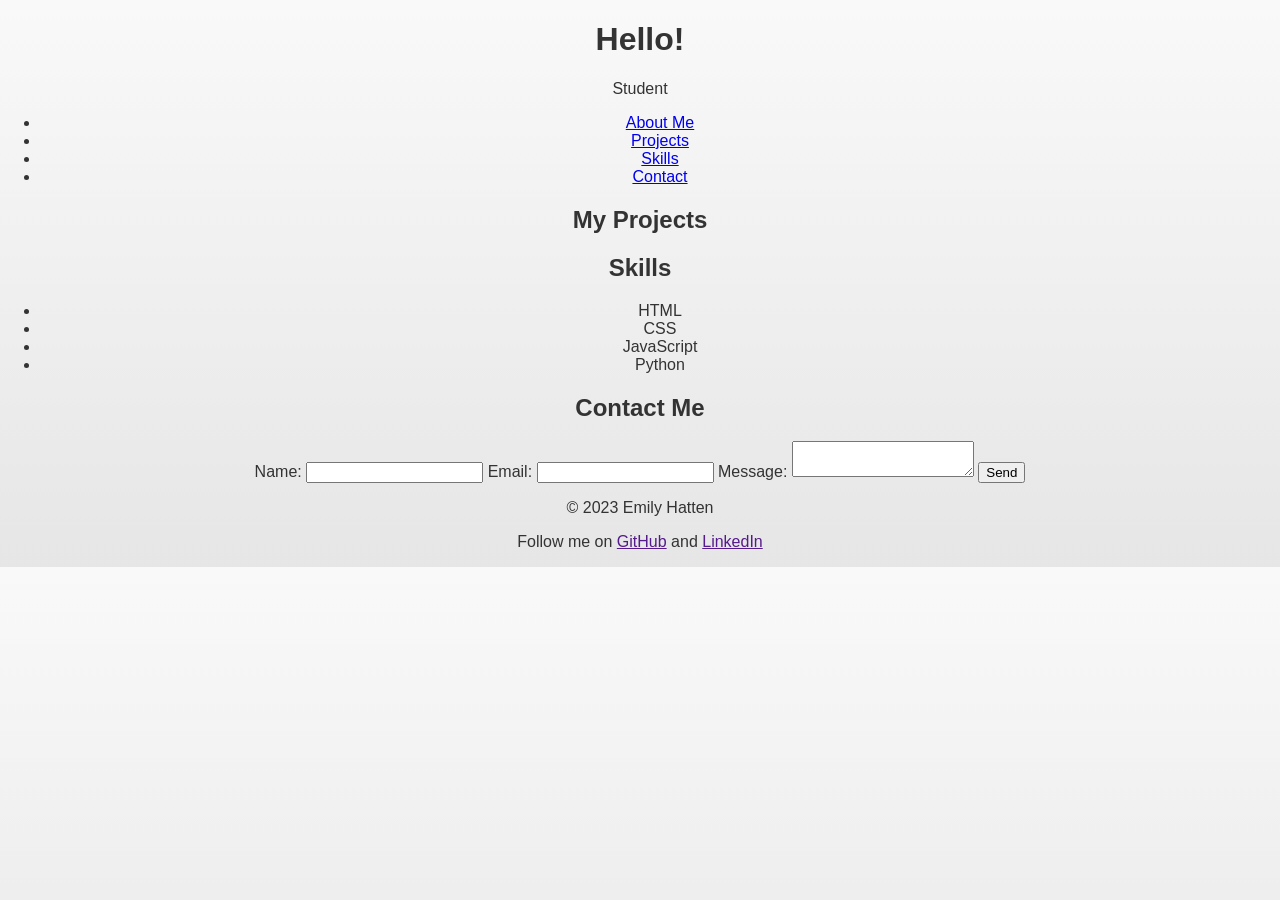
==== index.html @ 0bf64eee "outline!" ====
<!DOCTYPE html>
<html lang="en">
<head>
  <meta charset="UTF-8" />
  <meta name="viewport" content="width=device-width, initial-scale=1.0" />
  <title>Emily Hatten</title>
  <link rel="stylesheet" href="style.css" />
</head>
<body>
  <header>
    <h1> Hello! </h1>
    <p> Student </p>
  </header>

<nav>
    <ul>
    <li><a href="#about">About Me</a></li>
    <li><a href="#projects">Projects</a></li>
    <li><a href="#skills">Skills</a></li>
    <li><a href="#contact">Contact</a></li>
    </ul>

  <section id="projects">
    <h2>My Projects</h2>
    <div id="projectList"></div>
  </section>


    <section id="skills">
        <h2>Skills</h2>
        <ul>
            <li>HTML</li>
            <li>CSS</li>
            <li>JavaScript</li>
            <li>Python</li>
            
        </ul>

    
    <section id="contact">
        <h2>Contact Me</h2>
        <form id="contactForm">
        <label for="name">Name:</label>
        <input type="text" id="name" name="name" required />
        <label for="email">Email:</label>
        <input type="email" id="email" name="email" required />
        <label for="message">Message:</label>
        <textarea id="message" name="message" required></textarea>
        <button type="submit">Send</button>
        </form>
    </section>

    <footer>
        <p>&copy; 2023 Emily Hatten</p>
        <p>Follow me on <a href="" target="_blank">GitHub</a> and <a href="" target="_blank">LinkedIn</a></p>
    </footer>
    

  <script src="script.js"></script>
</body>
</html>
---- style.css ----
/*------ style.css by Emily Hatten ------*/

/* --- Text Styling --- */
body {
    font-family: 'Poppins', sans-serif;
    background: linear-gradient(to bottom, #f9f9f9, #e6e6e6);
    margin: 0;
    padding: 0;
    color: #333;
    text-align: center;
}

/* --- Welcome Text Stylying --- */
.welcome-section {
    text-align: center;
    margin: 50px 0 30px 0;
    padding: 0 20px;
}

.welcome-section h1 {
    font-size: 34px;
    color: #4B2E83;
    margin-bottom: 15px;
    text-align: center;
}

.subtitle {
    font-size: 18px;
    color: #555;
    margin-bottom: 20px;
}

.description {
    font-size: 16px;
    color: #666;
    max-width: 800px;
    margin: 0 auto;
    line-height: 1.6;
}

/* --- Footer Style --- */
.footer {
    text-align: center;
    font-size: 14px;
    color: #999;
    padding: 20px 0;
    margin-top: 50px;
    border-top: 1px solid #ddd;
}

/* --- Card Styles --- */
.card-container {
    width: 90%;
    max-width: 1100px;
    margin: 0 auto 40px auto;
    display: grid;
    grid-template-columns: repeat(auto-fit, minmax(250px, 1fr));
    gap: 25px;
    padding: 0 10px;
}

.hover-card {
    background: white;
    box-shadow: 0 6px 18px rgba(0,0,0,0.1);
    border-radius: 12px;
    padding: 30px 20px;
    text-align: center;
    position: relative;
    overflow: hidden;
    transition: all 0.3s ease;
}

.hover-card h2 {
    color: #4B2E83;
    font-size: 22px;
    margin-bottom: 10px;
}

ul.link-list {
    list-style-type: none;
    padding: 0;
    margin: 20px 0 0 0;
    opacity: 0;
    max-height: 0;
    overflow: hidden;
    transition: opacity 0.5s ease, max-height 0.5s ease;
}

.hover-card:hover ul.link-list {
    opacity: 1;
    max-height: 500px;
}

ul.link-list li {
    margin: 10px 0;
}

ul.link-list a {
    text-decoration: none;
    color: #4B2E83;
    font-size: 17px;
    transition: all 0.3s ease;
}

ul.link-list a:hover {
    color: #371a67;
    text-decoration: underline;
    transform: scale(1.05);
}

.logout-link {
    color: #AA0000;
}

.logout-link:hover {
    color: #800000;
}

/* --- Navigation Bar Styles --- */
.navbar {
    background-color: #ab8dbd;
    border-bottom: 1px solid #ddd;
    position: sticky;
    top: 0;
    z-index: 1000;
    width: 100%;
}

.nav-container {
    display: flex;
    justify-content: space-between;
    align-items: center;
    padding: 10px 5%;
    max-width: 1200px;
    margin: auto;
}

.nav-logo {
    font-size: 22px;
    font-weight: 600;
    color: #4B2E83;
    text-decoration: none;
}

.nav-links {
    list-style: none;
    display: flex;
    margin: 0;
    padding: 0;
}

.nav-links li {
    margin-left: 25px;
}

.nav-links a {
    text-decoration: none;
    font-size: 16px;
    color: #7d6086;
    transition: color 0.3s;
}

.nav-links a:hover {
    color: #4B2E83;
    text-decoration: underline;
}





/* --- Page Layout Styles --- */
.page-section {
    text-align: center;
    margin-top: 50px;
    padding: 0 20px;
}


/* --- Table Styles --- */
.styled-table {
    border-collapse: collapse;
    margin: 0 auto;
    font-size: 16px;
    width: 90%;
    border: 1px solid #ccc;
}

.styled-table thead tr {
    background-color: #f2f2f2;
}

.styled-table th, .styled-table td {
    padding: 12px 15px;
    border: 1px solid #ddd;
    text-align: center;
}

.styled-table tbody tr:hover {
    background-color: #f9f9f9;
}

/* --- About Us Section --- */
.about-section {
    text-align: center;
    margin: 40px auto;
    padding: 20px;
    max-width: 900px;
}

.about-section h2 {
    font-size: 28px;
    color: #4B2E83;
    margin-bottom: 15px;
}

.about-section p {
    font-size: 17px;
    color: #555;
    line-height: 1.6;
    margin: 0 auto;
}


/* --- Button Styles --- */
.button-link {
    display: inline-block;
    margin-bottom: 20px;
    padding: 10px 20px;
    background-color: #4B2E83;
    color: #fff;
    text-decoration: none;
    border-radius: 5px;
    font-size: 16px;
    transition: background-color 0.3s ease;
}

.button-link:hover {
    background-color:#4B2E83;
}

.update-button {
    display: inline-block;
    padding: 6px 12px;
    background-color: #4B2E83;
    color: white;
    text-decoration: none;
    border-radius: 5px;
    font-size: 14px;
    transition: background-color 0.3s ease;
}

.update-button:hover {
    background-color: #341B61;
}

/* --- Form Styles --- */
input:disabled {
    background-color: #f0f0f0;
    color: #555;
    cursor: not-allowed;
}

.styled-form label {
    display: block;
    margin: 10px 0 5px;
    font-weight: 600;
    text-align: left;
}

.styled-form input {
    width: 100%;
    padding: 8px;
    margin-bottom: 15px;
    border: 1px solid #ccc;
    border-radius: 5px;
}

.styled-form {
    max-width: 400px;
    margin: 0 auto;
    padding: 20px;
}

.form-group {
    margin-bottom: 20px;
    text-align: left;
}

.form-group label {
    display: block;
    margin-bottom: 6px;
    font-weight: 600;
}

.form-group input {
    width: 100%;
    padding: 10px;
    border-radius: 5px;
    border: 1px solid #ccc;
}


/* --- Logout Link Styles --- */
.logout-link {
    color: #AA0000;
    font-weight: bold;
    transition: color 0.3s;
}

.logout-link:hover {
    color: #800000;
    text-decoration: underline;
}


/* --- Projects Section Styles --- */
#projects {
  max-width: 600px;
  margin: auto;
}
.project {
  background: white;
  padding: 1em;
  margin-bottom: 1em;
  border-radius: 8px;
  box-shadow: 0 2px 5px rgba(0,0,0,0.1);
}
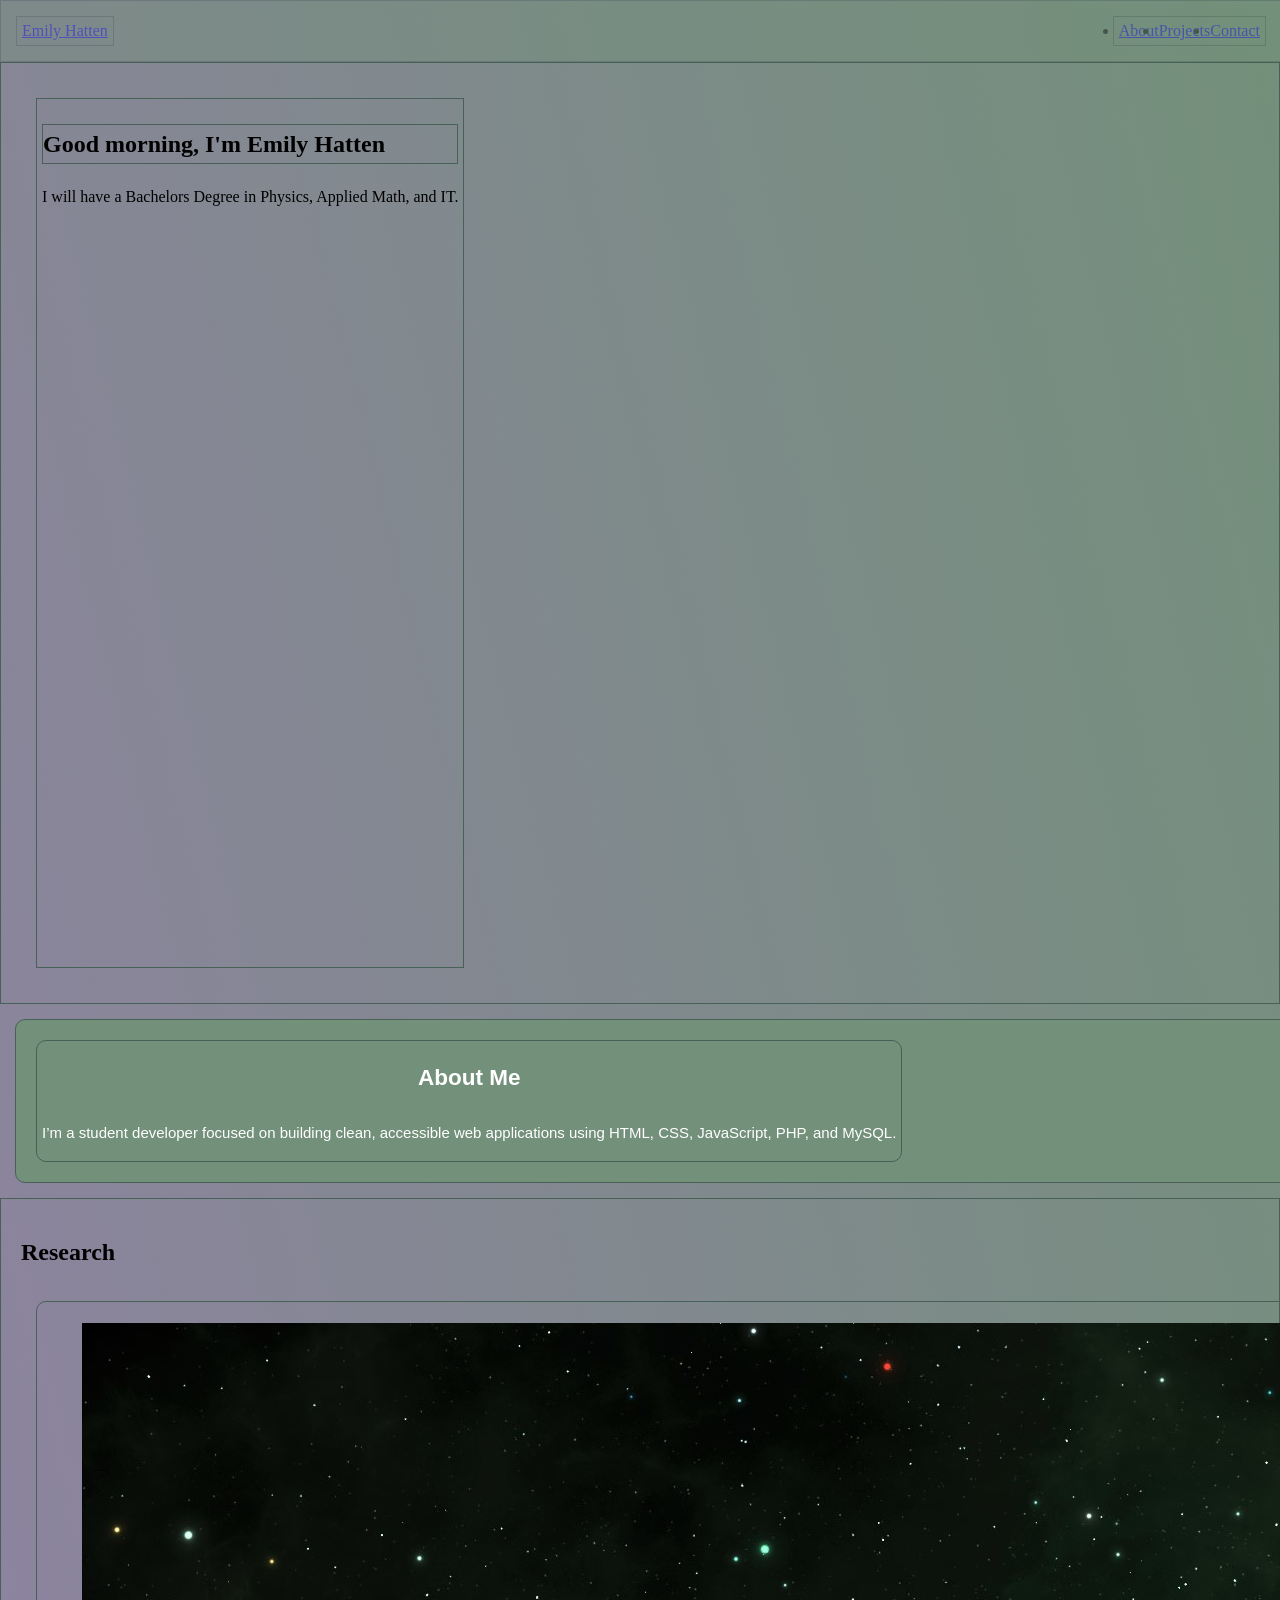
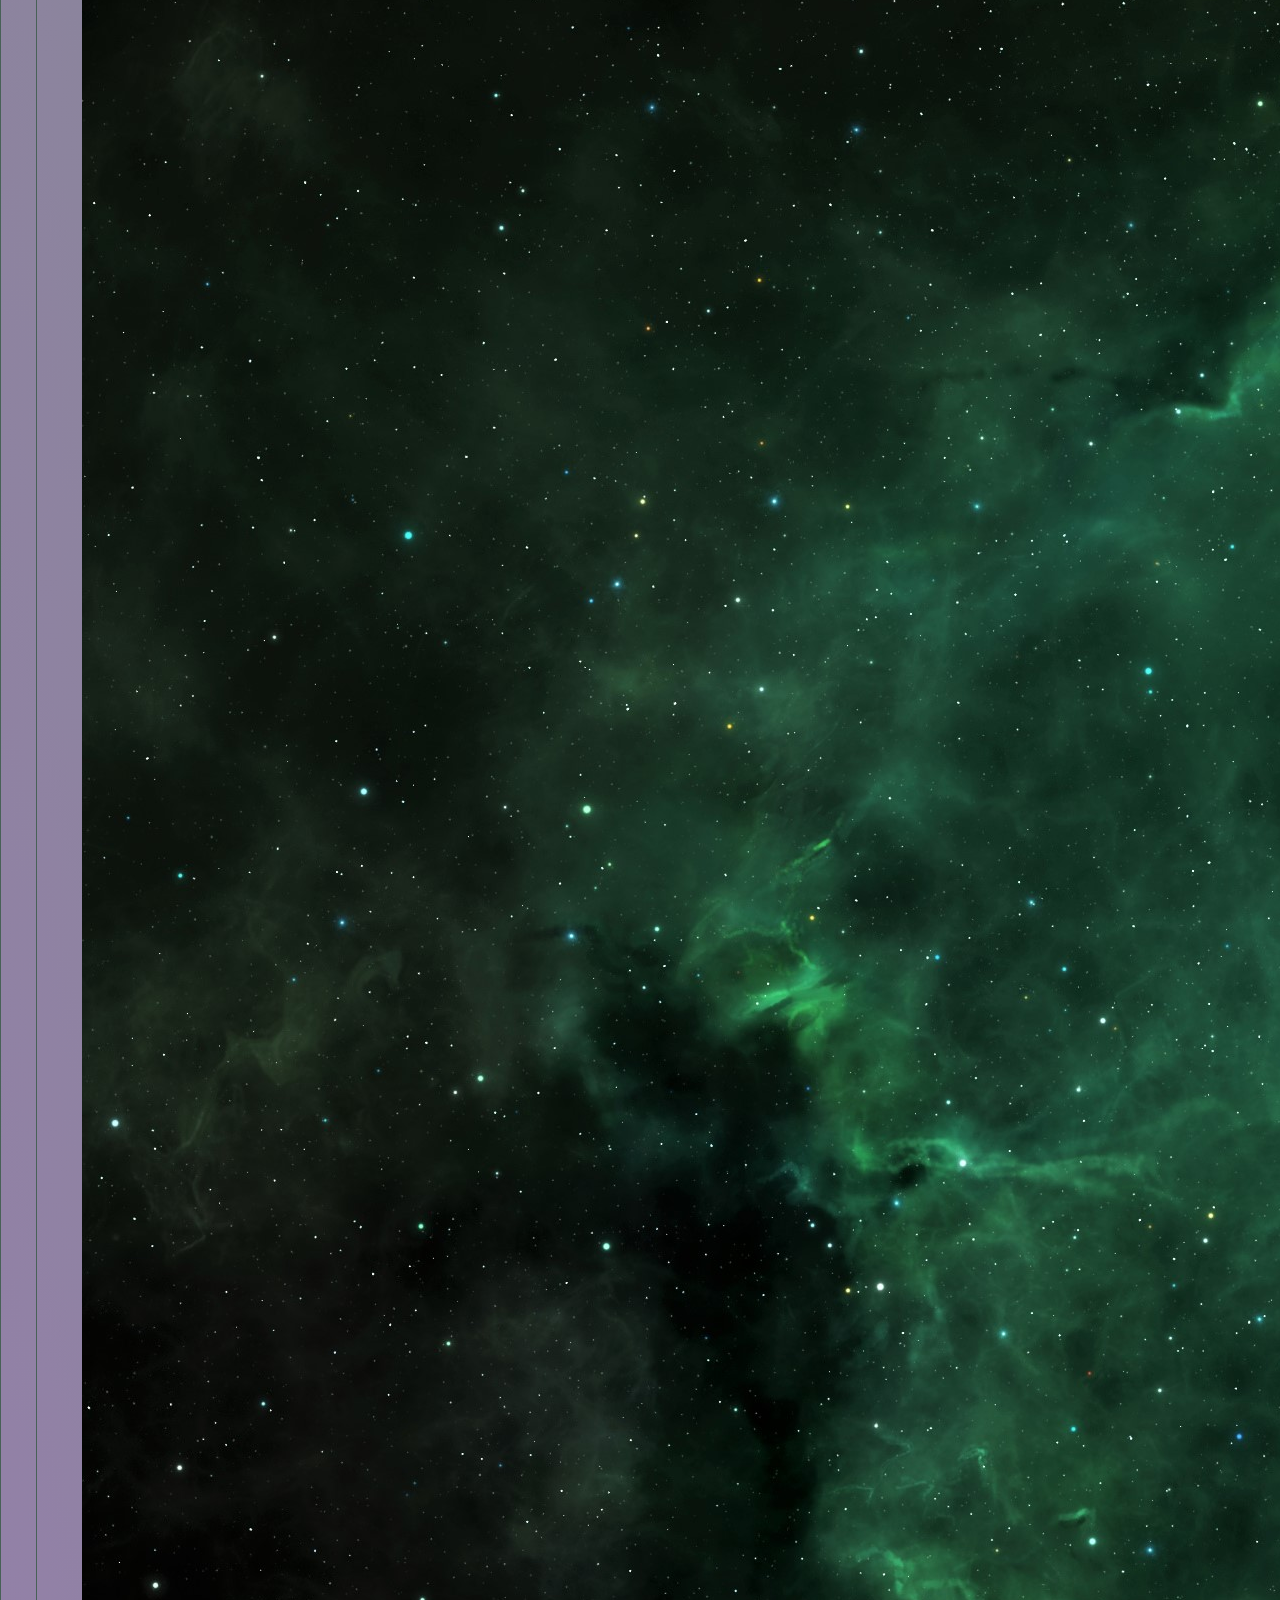
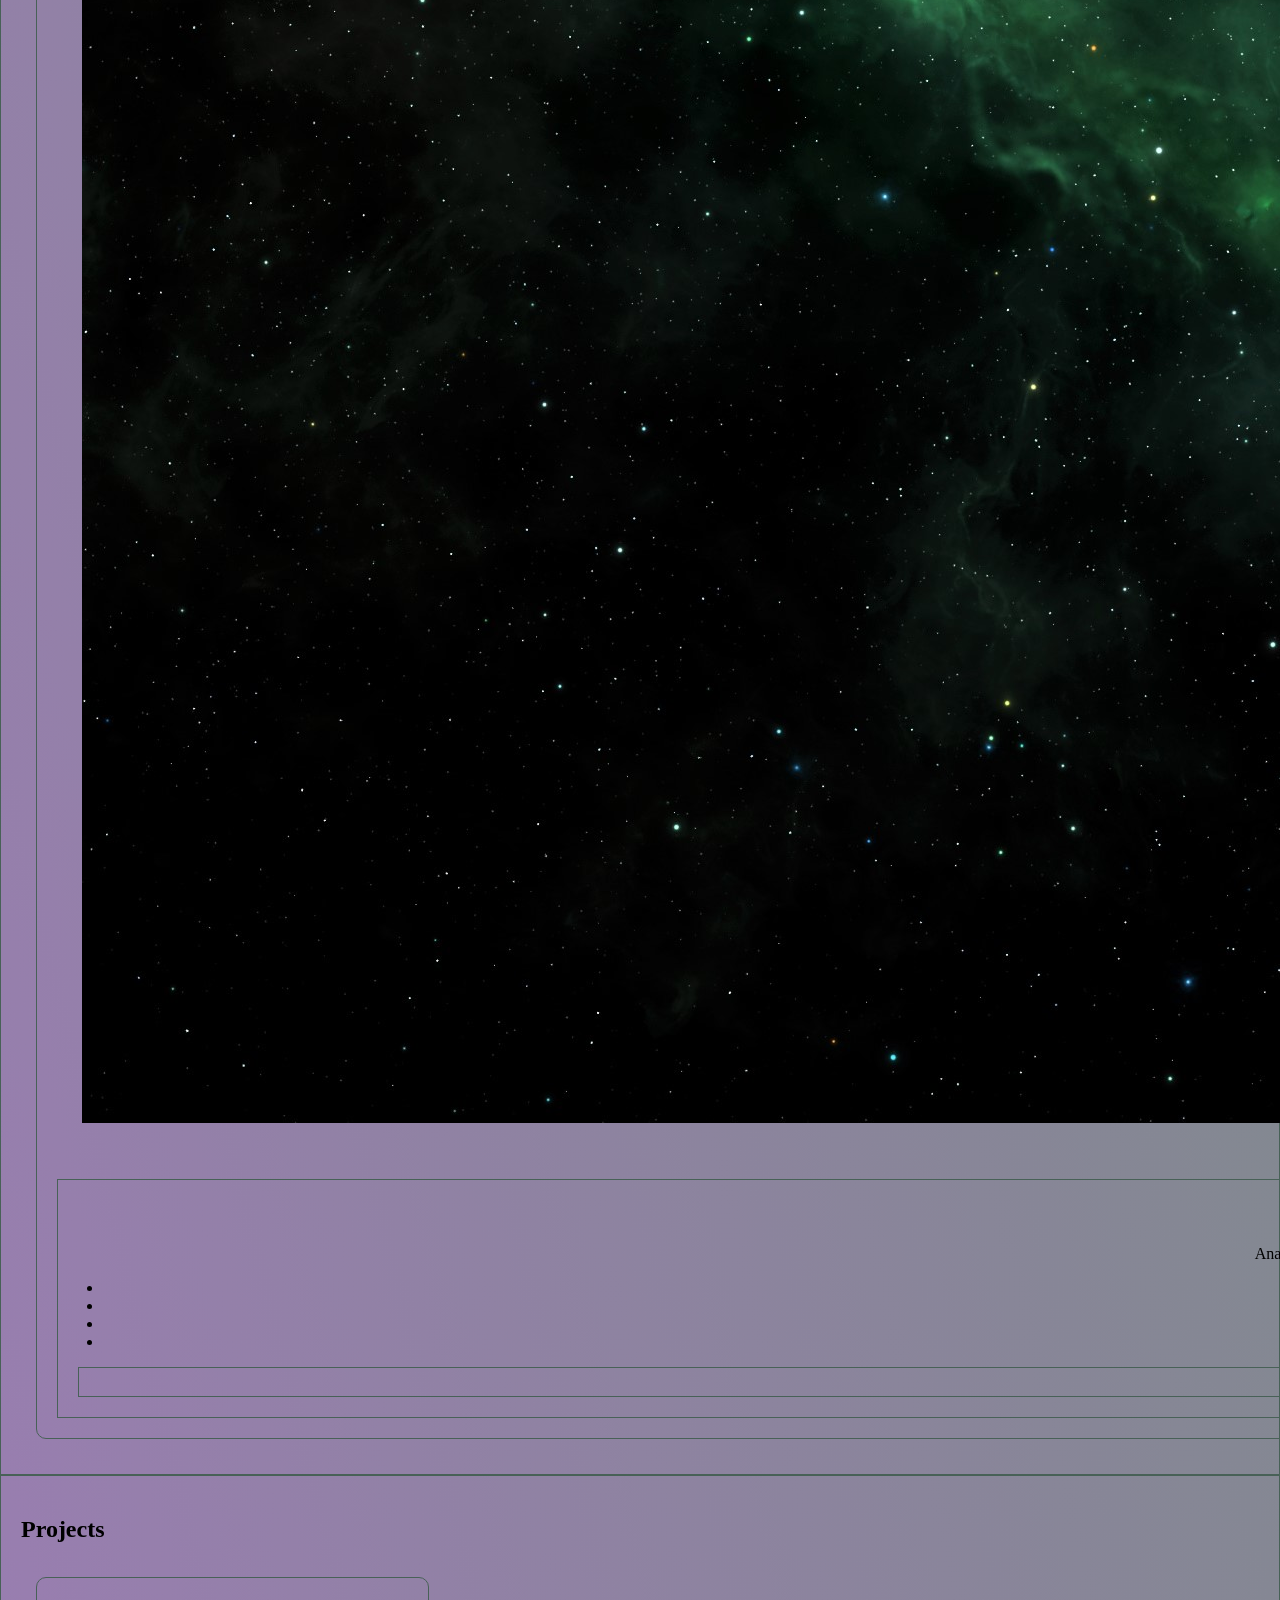
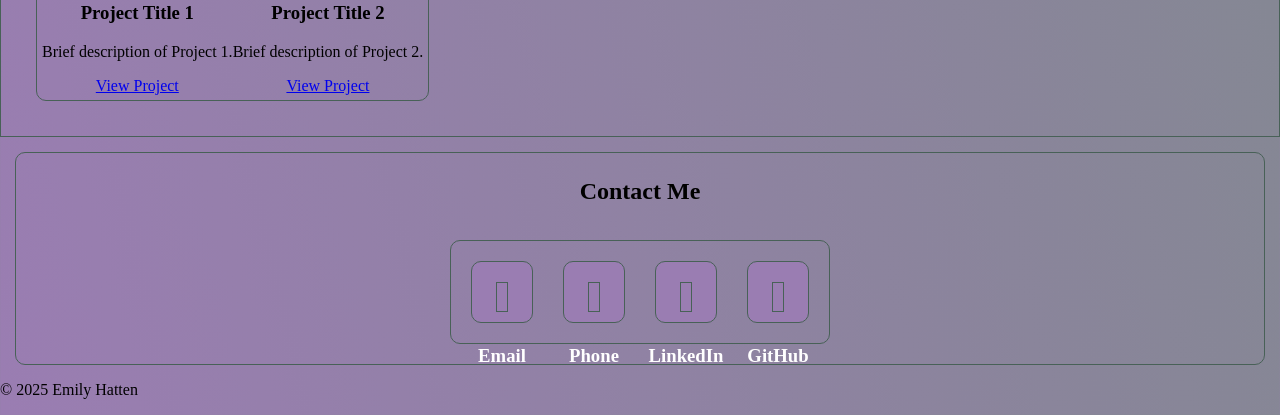
==== commit 08242938: "Update" ====
--- a/index.html
+++ b/index.html
@@ -7,55 +7,179 @@
   <link rel="stylesheet" href="style.css" />
 </head>
 <body>
-  <header>
-    <h1> Hello! </h1>
-    <p> Student </p>
-  </header>
 
-<nav>
-    <ul>
-    <li><a href="#about">About Me</a></li>
-    <li><a href="#projects">Projects</a></li>
-    <li><a href="#skills">Skills</a></li>
-    <li><a href="#contact">Contact</a></li>
+  <!-- Navigation Bar -->
+  <nav>
+    <a href="#" class="nav-logo">Emily Hatten</a>
+    <ul class="nav-links">
+      <li class="nav-item"><a href="#about" class="nav-link">About</a></li>
+      <li class="nav-item"><a href="#projects" class="nav-link">Projects</a></li>
+      <li class="nav-item"><a href="#contact" class="nav-link">Contact</a></li>
     </ul>
+  </nav>
+  
+  <!-- Welcome Section -->
+  <section class="welcome-section">
 
-  <section id="projects">
-    <h2>My Projects</h2>
-    <div id="projectList"></div>
+  <div class="welcome-text">
+    <h1 id="greeting">Hello, I'm Emily!</h1>
+    <p> I will have a Bachelors Degree in Physics, Applied Math, and IT.</p>
+  </div>
   </section>
 
 
-    <section id="skills">
-        <h2>Skills</h2>
-        <ul>
-            <li>HTML</li>
-            <li>CSS</li>
-            <li>JavaScript</li>
-            <li>Python</li>
+
+  <!-- About Section -->
+
+  <button type="button" class="collapsible">
+    <section class="about-section">
+      <h2>About Me</h2>
+      <p>I’m a student developer focused on building clean, accessible web applications using HTML, CSS, JavaScript, PHP, and MySQL.</p>
+    </section>
+  </button>
+    
+
+
+
+
+  <!-- Projects Section -->
+  <section id="research">
+    <h2>Research</h2>
+
+    <div class="research-list">
+
+      <!-- Project 1 -->
+      <article class="research-item">
+        <figure class="research-media">
+          <img src="cool.jpg" alt="Screenshot of Project 1">
+          <figcaption>
+            <strong>Analyzing Catacysmic Variable Star Systems</strong><br>
+            Role: Researcher/Developer · 2024
+          </figcaption>
+        </figure>
+
+        <div class="research-content">
+          <h3>AstroPhysics Research</h3>
+          <p>
+              Analyzed light curves of cataclysmic variable star systems using Python in Jupyter notebooks.
+              Employed SkyNet for neural network classification and AfterGlow for data visualization.
+              Results contributed to a published research paper and poster presentation.
+          </p>
+
+          <ul class="research-meta">
+            <li><span class="badge">Python</span></li>
+            <li><span class="badge">Juypter</span></li>
+            <li><span class="badge">SkyNet</span></li>
+            <li><span class="badge">AfterGlow</span></li>
+          </ul>
+
+          <div class="resource-links">
+            <a class="btn-link" href="https://github.com/your-username/art-gallery" target="_blank" rel="noopener">GitHub</a>
+            <a class="btn-link" href="https://your-demo-url.example.com" target="_blank" rel="noopener">Poster</a>
+            <a class="btn-link" href="documents/art-gallery-report.pdf" target="_blank" rel="noopener">Paper</a>
+          </div>
+        </div>
+      </article>
+
+      <!-- Project 4 -->
+      <article class="research-item">
+        <figure class="research-media">
+          <img src="project3.jpg" alt="Screenshot of Project 3">
+          <figcaption>
+            <strong></strong><br>
+            Role: Full‑stack · 2024
+          </figcaption>
+        </figure>
+
+        <div class="research-content">
+          <h3>Solving Maxwell's Equations</h3>
+          <p>
+            My current research focuses on solving Maxwell’s equations in three-dimensional space to simulate the propagation of ultrashort laser pulses and their interactions with nanostructures, particularly metallic and dielectric nanowires. Using Pseudospectral Time Domain (PSTD) and Finite-Difference Time-Domain (FDTD) methods, I model nonlinear, time-resolved electromagnetic fields in nanoscale environments. My responsibilities have included setting up custom simulations, implementing boundary conditions, adjusting solver parameters, and generating meaningful visualizations. The broader goal is to better understand femtosecond-scale light-matter interactions—knowledge that has implications for optical computing, nano-fabrication, and photonic device engineering. This work has strengthened both my coding abilities and my physical intuition for complex electromagnetic systems.
+            Using PSTD to solve Maxwell's equations in a 3D computational space, including absorbing boundary conditions such as CPML and injecting a light source with total field scatter field, developed in Fortran and visualized with Igor Pro 8.
             
-        </ul>
+          </p>
+          <ul class="research-meta">
+            <li><span class="badge">JavaScript</span></li>
+            <li><span class="badge">PHP</span></li>
+            <li><span class="badge">Charts</span></li>
+          </ul>
+          <div class="resource-links">
+            <a class="btn-link" href="#" target="_blank" rel="noopener">GitHub</a>
+            <a class="btn-link" href="#" target="_blank" rel="noopener">Live Demo</a>
+          </div>
+        </div>
+      </article>
 
-    
-    <section id="contact">
-        <h2>Contact Me</h2>
-        <form id="contactForm">
-        <label for="name">Name:</label>
-        <input type="text" id="name" name="name" required />
-        <label for="email">Email:</label>
-        <input type="email" id="email" name="email" required />
-        <label for="message">Message:</label>
-        <textarea id="message" name="message" required></textarea>
-        <button type="submit">Send</button>
-        </form>
+    </div>
+
+  </section>
+
+
+  <!-- Projects Section -->
+<section id="projects">
+  <h2>Projects</h2>
+
+  <div class="projects-list">
+
+    <!-- Project 1 -->
+    <article class="project-item">
+      <h3>Project Title 1</h3>
+      <p>Brief description of Project 1.</p>
+      <a href="#">View Project</a>
+    </article>
+
+    <!-- Project 2 -->
+    <article class="project-item">
+      <h3>Project Title 2</h3>
+
+      <p>Brief description of Project 2.</p>
+      <a href="#">View Project</a>
+    </article>
+
+  </div>
+
+</section>
+
+
+  <!-- Contact Section -->
+    <section id="contact" class="contact-section">
+    <h2>Contact Me</h2>
+
+    <div class="contact-cards">
+        <!-- Email -->
+        <a class="contact-card" href="mailto:emily@example.com" aria-label="Send me an email">
+        <div class="contact-icon"><img src = ""></div>
+        <h3>Email</h3>
+        </a>
+
+        <!-- Phone -->
+        <a class="contact-card" href="tel:+1234567890" aria-label="Call my phone number">
+        <div class="contact-icon"><img src = ""></div>
+        <h3>Phone</h3>
+        </a>
+
+        <!-- LinkedIn -->
+        <a class="contact-card" href="https://www.linkedin.com/in/your-username" target="_blank" rel="noopener" aria-label="Visit my LinkedIn profile">
+        <div class="contact-icon"><img src = ""></div>
+        <h3>LinkedIn</h3>
+        </a>
+
+        <!-- GitHub -->
+        <a class="contact-card" href="https://github.com/" target="_blank" rel="noopener" aria-label="Visit my GitHub profile">
+        <div class="contact-icon"><img src = ""></div>
+        <h3>GitHub</h3>
+        </a>
+
+    </div>
     </section>
 
-    <footer>
-        <p>&copy; 2023 Emily Hatten</p>
-        <p>Follow me on <a href="" target="_blank">GitHub</a> and <a href="" target="_blank">LinkedIn</a></p>
-    </footer>
-    
 
-  <script src="script.js"></script>
+
+  <!-- Footer -->
+  <footer class="footer">
+    <p>&copy; 2025 Emily Hatten</p>
+  </footer>
+
+<script src="script.js"></script>
 </body>
 </html>
--- a/style.css
+++ b/style.css
@@ -1,328 +1,310 @@
-/*------ style.css by Emily Hatten ------*/
-
-/* --- Text Styling --- */
+/* ==========================
+   Global Styles
+========================== */
 body {
-    font-family: 'Poppins', sans-serif;
-    background: linear-gradient(to bottom, #f9f9f9, #e6e6e6);
-    margin: 0;
-    padding: 0;
-    color: #333;
-    text-align: center;
-}
-
-/* --- Welcome Text Stylying --- */
+  margin: 0;
+  padding: 0;
+
+  background: linear-gradient(to top right, #9a7db2, #73907a);
+    
+}
+
+.h1, .h2, .h3 {
+  border: 1px solid #486157;
+  
+}
+
+
+
+.p {
+  border: 1px solid #486157;
+  margin: 15px;
+  padding: 5px;
+
+  font-family: 'Poppins', sans-serif;
+  font-size: 18px;
+  line-height: 1.6;
+    
+}
+
+.img {
+  border: 1px solid #486157;
+
+}
+
+.ul {
+  border: 1px solid #486157;
+  margin: 15px;
+  padding: 5px; 
+}
+
+.li {
+  border: 1px solid #486157;
+  margin: 15px;
+  padding: 5px;
+}
+
+.a {
+  border: 1px solid #486157;
+}
+
+
+/* ==========================
+   Navigation
+========================== */
+nav {
+  border: 1px solid #486157;
+  background-color: #73907a;
+
+  position: sticky;
+  width: 100%;
+  height: 60px;
+  display: inline-flex;
+  justify-content: space-between;
+  align-items: center;
+  opacity: 0.4;
+}
+
+.nav-logo {
+  border: 1px solid #486157;
+  margin: 15px;
+  padding: 5px;
+}
+
+.nav-links {
+ border: 1px solid #486157;
+ margin: 15px;
+ padding: 5px;
+ display: inline-flex;
+}
+
+/* ==========================
+   Dividers
+========================== */
+div {
+  border: 1px solid #486157;
+  margin: 15px;
+  padding: 5px;
+}
+
+/* ==========================
+   Sections
+========================== */
+section {
+  border: 1px solid #486157;
+  padding: 20px;
+}
+
+/* ==========================
+   Welcome Section
+========================== */
 .welcome-section {
-    text-align: center;
-    margin: 50px 0 30px 0;
-    padding: 0 20px;
-}
-
-.welcome-section h1 {
-    font-size: 34px;
-    color: #4B2E83;
-    margin-bottom: 15px;
-    text-align: center;
-}
-
-.subtitle {
-    font-size: 18px;
-    color: #555;
-    margin-bottom: 20px;
-}
-
-.description {
-    font-size: 16px;
-    color: #666;
-    max-width: 800px;
-    margin: 0 auto;
-    line-height: 1.6;
-}
-
-/* --- Footer Style --- */
-.footer {
-    text-align: center;
-    font-size: 14px;
-    color: #999;
-    padding: 20px 0;
-    margin-top: 50px;
-    border-top: 1px solid #ddd;
-}
-
-/* --- Card Styles --- */
-.card-container {
-    width: 90%;
-    max-width: 1100px;
-    margin: 0 auto 40px auto;
-    display: grid;
-    grid-template-columns: repeat(auto-fit, minmax(250px, 1fr));
-    gap: 25px;
-    padding: 0 10px;
-}
-
-.hover-card {
-    background: white;
-    box-shadow: 0 6px 18px rgba(0,0,0,0.1);
-    border-radius: 12px;
-    padding: 30px 20px;
-    text-align: center;
-    position: relative;
-    overflow: hidden;
-    transition: all 0.3s ease;
-}
-
-.hover-card h2 {
-    color: #4B2E83;
-    font-size: 22px;
-    margin-bottom: 10px;
-}
-
-ul.link-list {
-    list-style-type: none;
-    padding: 0;
-    margin: 20px 0 0 0;
-    opacity: 0;
-    max-height: 0;
-    overflow: hidden;
-    transition: opacity 0.5s ease, max-height 0.5s ease;
-}
-
-.hover-card:hover ul.link-list {
-    opacity: 1;
-    max-height: 500px;
-}
-
-ul.link-list li {
-    margin: 10px 0;
-}
-
-ul.link-list a {
-    text-decoration: none;
-    color: #4B2E83;
-    font-size: 17px;
-    transition: all 0.3s ease;
-}
-
-ul.link-list a:hover {
-    color: #371a67;
-    text-decoration: underline;
-    transform: scale(1.05);
-}
-
-.logout-link {
-    color: #AA0000;
-}
-
-.logout-link:hover {
-    color: #800000;
-}
-
-/* --- Navigation Bar Styles --- */
-.navbar {
-    background-color: #ab8dbd;
-    border-bottom: 1px solid #ddd;
-    position: sticky;
-    top: 0;
-    z-index: 1000;
-    width: 100%;
-}
-
-.nav-container {
-    display: flex;
-    justify-content: space-between;
-    align-items: center;
-    padding: 10px 5%;
-    max-width: 1200px;
-    margin: auto;
-}
-
-.nav-logo {
-    font-size: 22px;
-    font-weight: 600;
-    color: #4B2E83;
-    text-decoration: none;
-}
-
-.nav-links {
-    list-style: none;
-    display: flex;
-    margin: 0;
-    padding: 0;
-}
-
-.nav-links li {
-    margin-left: 25px;
-}
-
-.nav-links a {
-    text-decoration: none;
-    font-size: 16px;
-    color: #7d6086;
-    transition: color 0.3s;
-}
-
-.nav-links a:hover {
-    color: #4B2E83;
-    text-decoration: underline;
-}
-
-
-
-
-
-/* --- Page Layout Styles --- */
-.page-section {
-    text-align: center;
-    margin-top: 50px;
-    padding: 0 20px;
-}
-
-
-/* --- Table Styles --- */
-.styled-table {
-    border-collapse: collapse;
-    margin: 0 auto;
-    font-size: 16px;
-    width: 90%;
-    border: 1px solid #ccc;
-}
-
-.styled-table thead tr {
-    background-color: #f2f2f2;
-}
-
-.styled-table th, .styled-table td {
-    padding: 12px 15px;
-    border: 1px solid #ddd;
-    text-align: center;
-}
-
-.styled-table tbody tr:hover {
-    background-color: #f9f9f9;
-}
-
-/* --- About Us Section --- */
+  border: 1px solid #486157;
+
+  height: 100vh;              
+  display: flex;              
+  
+  background-image: url("sideON.jpg"); 
+  background-position: center; 
+  background-size: cover;      
+  background-repeat: no-repeat; 
+}
+
+.welcome-text {
+  border: 1px solid #486157;
+  margin: 15px;
+  padding: 5px;
+  
+  line-height: 1.6;
+  font-size: 16px;
+}
+
+#greeting {
+  border: 1px solid #486157;
+  transition: opacity 0.5s ease-in-out;
+}
+
+/* ==========================
+   Collapsible Section
+========================== */
+.collapsible {
+  border: 1px solid #486157;
+  margin: 15px;
+  padding: 5px;
+  border-radius: 10px;
+
+  background-color: #73907a;
+  color: white;
+  cursor: pointer;
+  width: 100%;
+  text-align: left;
+  outline: none;
+  font-size: 15px;
+
+  display: flex;  
+  flex-direction: row;
+  align-items: center;
+}
+
+
+/* ==========================
+   About Section
+========================== */
 .about-section {
-    text-align: center;
-    margin: 40px auto;
-    padding: 20px;
-    max-width: 900px;
-}
-
-.about-section h2 {
-    font-size: 28px;
-    color: #4B2E83;
-    margin-bottom: 15px;
-}
-
-.about-section p {
-    font-size: 17px;
-    color: #555;
-    line-height: 1.6;
-    margin: 0 auto;
-}
-
-
-/* --- Button Styles --- */
-.button-link {
-    display: inline-block;
-    margin-bottom: 20px;
-    padding: 10px 20px;
-    background-color: #4B2E83;
-    color: #fff;
-    text-decoration: none;
-    border-radius: 5px;
-    font-size: 16px;
-    transition: background-color 0.3s ease;
-}
-
-.button-link:hover {
-    background-color:#4B2E83;
-}
-
-.update-button {
-    display: inline-block;
-    padding: 6px 12px;
-    background-color: #4B2E83;
-    color: white;
-    text-decoration: none;
-    border-radius: 5px;
-    font-size: 14px;
-    transition: background-color 0.3s ease;
-}
-
-.update-button:hover {
-    background-color: #341B61;
-}
-
-/* --- Form Styles --- */
-input:disabled {
-    background-color: #f0f0f0;
-    color: #555;
-    cursor: not-allowed;
-}
-
-.styled-form label {
-    display: block;
-    margin: 10px 0 5px;
-    font-weight: 600;
-    text-align: left;
-}
-
-.styled-form input {
-    width: 100%;
-    padding: 8px;
-    margin-bottom: 15px;
-    border: 1px solid #ccc;
-    border-radius: 5px;
-}
-
-.styled-form {
-    max-width: 400px;
-    margin: 0 auto;
-    padding: 20px;
-}
-
-.form-group {
-    margin-bottom: 20px;
-    text-align: left;
-}
-
-.form-group label {
-    display: block;
-    margin-bottom: 6px;
-    font-weight: 600;
-}
-
-.form-group input {
-    width: 100%;
-    padding: 10px;
-    border-radius: 5px;
-    border: 1px solid #ccc;
-}
-
-
-/* --- Logout Link Styles --- */
-.logout-link {
-    color: #AA0000;
-    font-weight: bold;
-    transition: color 0.3s;
-}
-
-.logout-link:hover {
-    color: #800000;
-    text-decoration: underline;
-}
-
-
-/* --- Projects Section Styles --- */
-#projects {
+  border: 1px solid #486157;
+  margin: 15px;
+  padding: 5px;
+  border-radius: 10px;
+
+  display: flex;  
+  flex-direction: column;
+  align-items: center;
+  text-align: center;
+  overflow: hidden;
+  transition: max-height 0.2s ease-out;
+}
+
+.about-img{
+  border: 1px solid #486157;
+  margin: 15px;
+  padding: 5px;
+  border-radius: 50%;
+  width: 150px;
+  height: 150px;
+  object-fit: cover;
+} 
+
+.about-text {
+  border: 1px solid #486157;
+  margin: 15px;
+  padding: 5px;
   max-width: 600px;
-  margin: auto;
-}
-.project {
-  background: white;
-  padding: 1em;
-  margin-bottom: 1em;
-  border-radius: 8px;
-  box-shadow: 0 2px 5px rgba(0,0,0,0.1);
-}+  text-align: center;
+}
+
+
+/* ==========================
+   Research Section
+========================== */
+.research {
+  border: 1px solid #486157;
+  margin: 15px;
+  padding: 5px;
+  border-radius: 10px;
+
+  display: flex;  
+  flex-direction: column;
+  align-items: center;
+  text-align: center;
+}
+
+.research-list {
+  border: 1px solid #486157;
+  margin: 15px;
+  padding: 5px;
+  border-radius: 10px;
+
+  display: inline-flex;  
+  flex-direction: row;
+  align-items: center;
+  text-align: center;
+}
+
+.research-items {
+  border: 1px solid #486157;
+  margin: 15px;
+  padding: 5px;
+  border-radius: 10px;
+
+  display: flex;  
+  flex-direction: column;
+  align-items: center;
+  text-align: center;
+}
+
+/* ==========================
+   Projects Section
+========================== */
+.projects {
+  border: 1px solid #486157;
+  margin: 15px;
+  padding: 5px;
+  border-radius: 10px;
+
+  display: flex;  
+  flex-direction: column;
+  align-items: center;
+  text-align: center;
+}
+
+.projects-list {
+  border: 1px solid #486157;
+  margin: 15px;
+  padding: 5px;
+  border-radius: 10px;
+
+  display: inline-flex;  
+  flex-direction: row;
+  align-items: center;
+  text-align: center;
+}
+
+.project-items {
+  border: 1px solid #486157;
+  margin: 15px;
+  padding: 5px;
+  border-radius: 10px;
+
+  display: flex;  
+  flex-direction: column;
+  align-items: center;
+  text-align: center;
+}
+
+/* ==========================
+   Contact Section
+========================== */
+
+.contact-section {
+  border: 1px solid #486157;
+  margin: 15px;
+  padding: 5px;
+  border-radius: 10px;
+
+  display: flex;  
+  flex-direction: column;
+  align-items: center;
+  text-align: center;
+}
+
+.contact-cards {
+  border: 1px solid #486157;
+  margin: 15px;
+  padding: 5px;
+  border-radius: 10px;
+
+  display: inline-flex;  
+  flex-direction: row;
+  align-items: center;
+  text-align: center;
+}
+
+.contact-card {
+  border: 1px solid #486157;
+  margin: 15px;
+  padding: 5px;
+  border-radius: 10px;
+  width: 50px;
+  height: 50px;
+
+  background-color: #9a7db2;
+  color: white;
+  text-decoration: none;
+
+  display: flex;  
+  flex-direction: column;
+  align-items: center;
+  text-align: center;
+
+  transition: transform 0.3s ease, background-color 0.3s ease;
+}
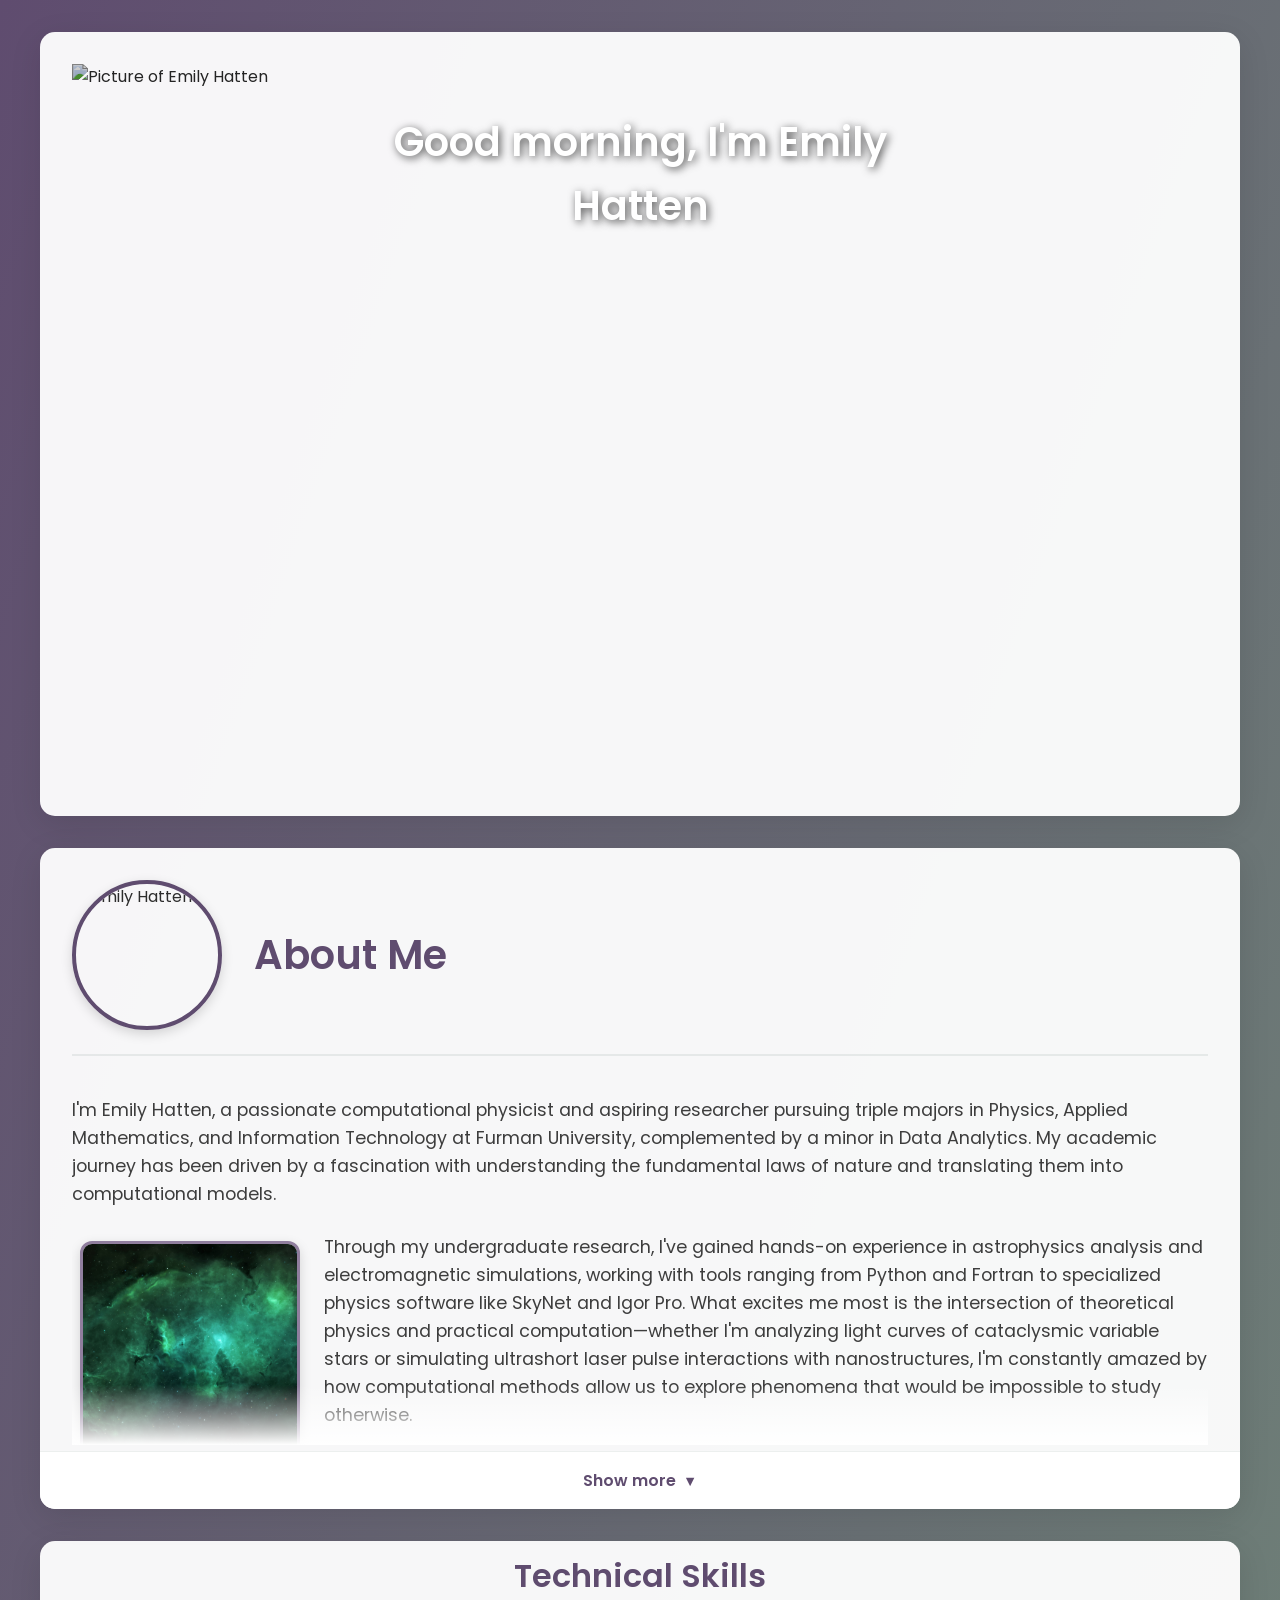
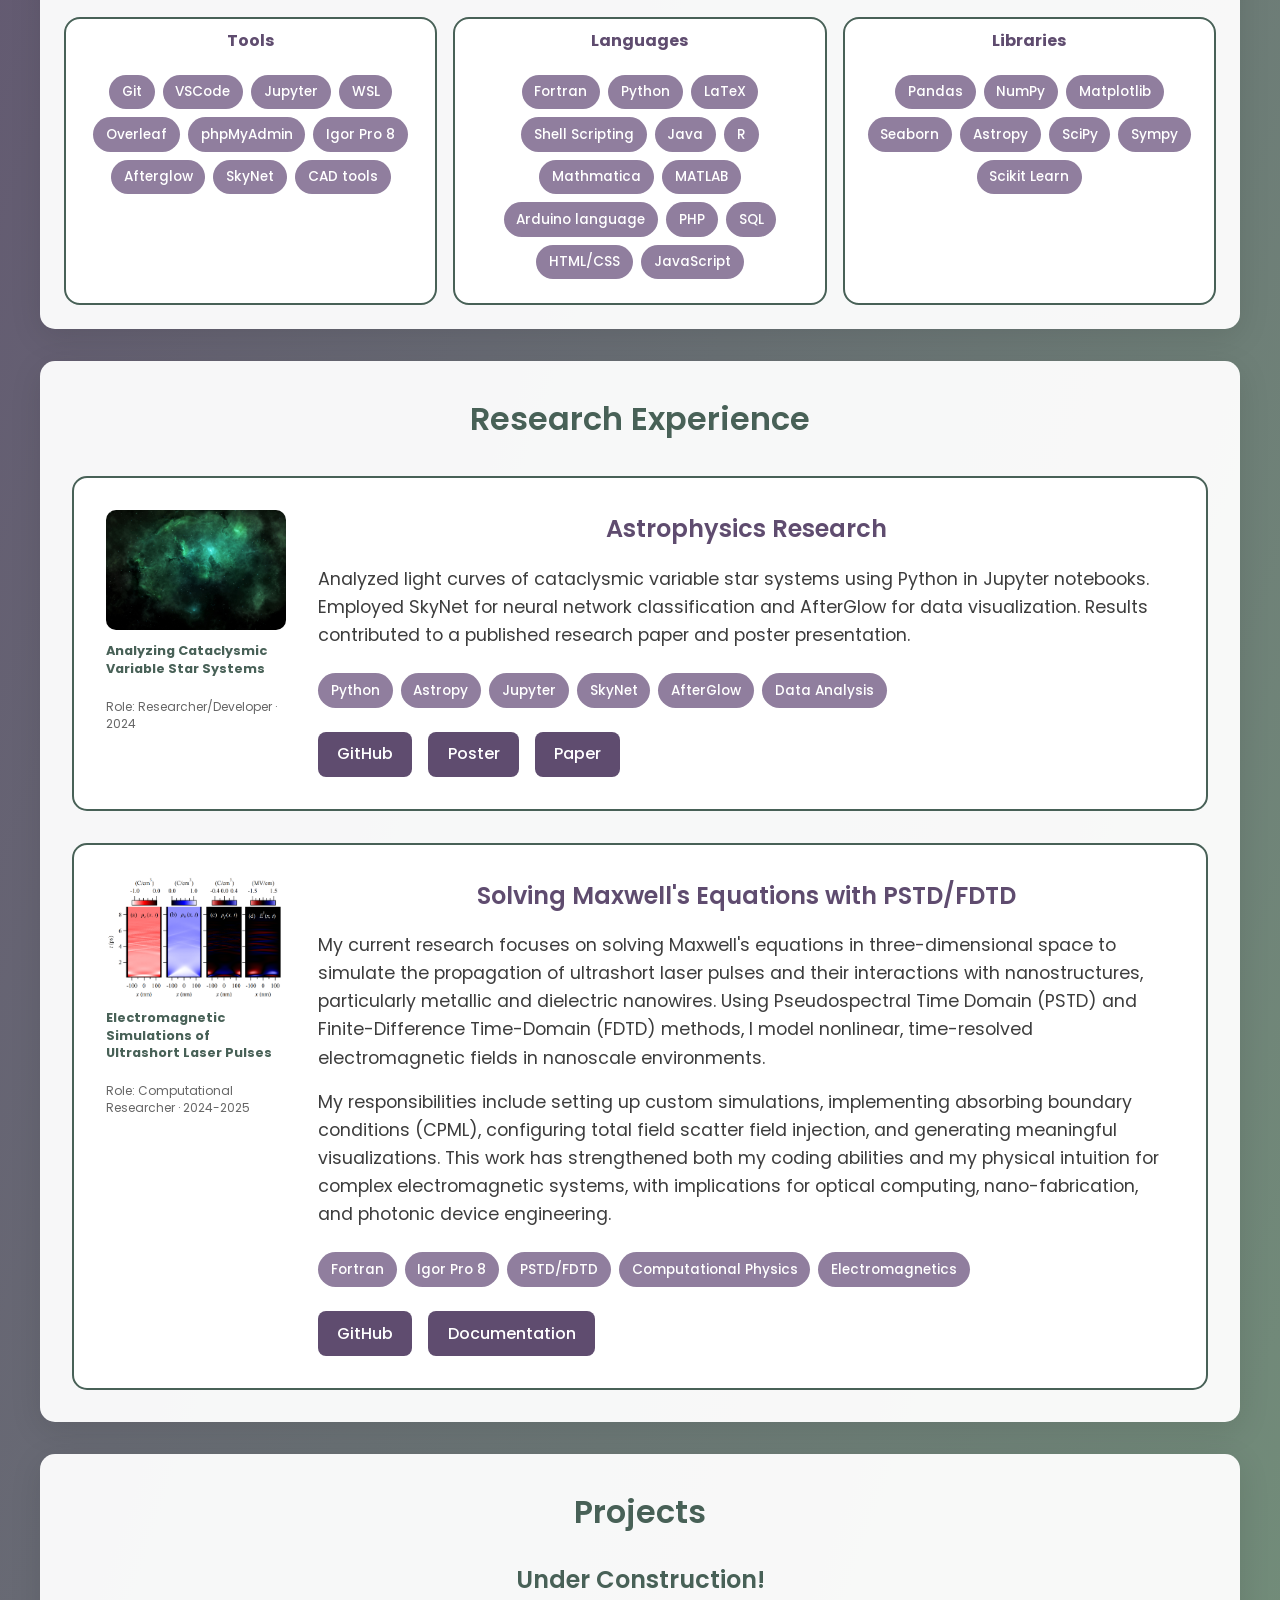
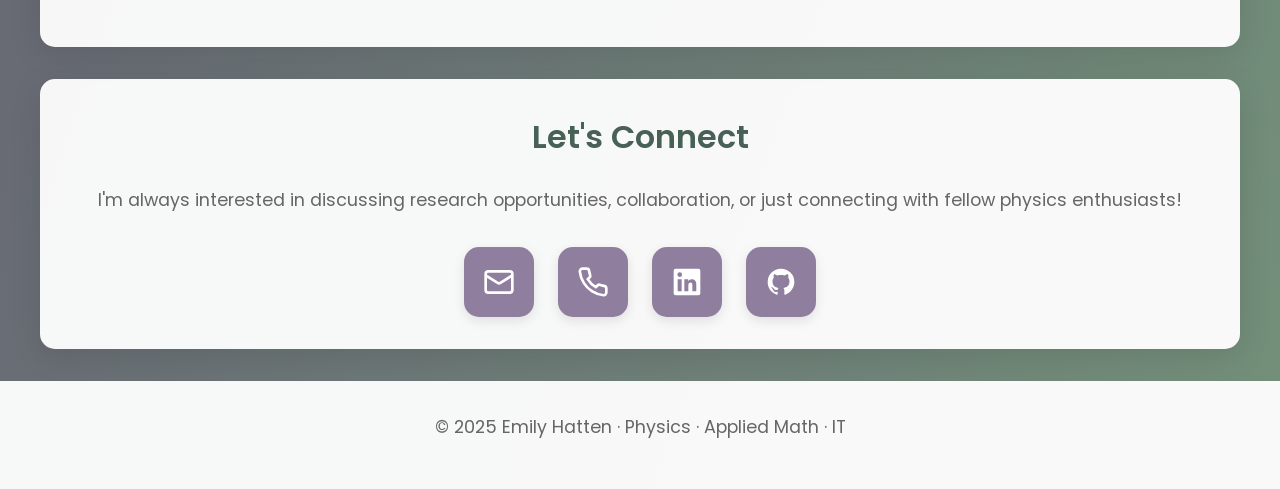
==== commit 03592a64: "Finished Layout/Style, still working on information details" ====
--- a/index.html
+++ b/index.html
@@ -1,185 +1,249 @@
 <!DOCTYPE html>
 <html lang="en">
 <head>
-  <meta charset="UTF-8" />
-  <meta name="viewport" content="width=device-width, initial-scale=1.0" />
-  <title>Emily Hatten</title>
+  <meta charset="UTF-8">
+  <meta name="viewport" content="width=device-width, initial-scale=1.0">
+  <title>Emily Hatten - Physics & Computational Science Portfolio</title>
   <link rel="stylesheet" href="style.css" />
+  <link href="https://fonts.googleapis.com/css2?family=Poppins:wght@300;400;600&display=swap" rel="stylesheet">
 </head>
 <body>
-
-  <!-- Navigation Bar -->
-  <nav>
-    <a href="#" class="nav-logo">Emily Hatten</a>
-    <ul class="nav-links">
-      <li class="nav-item"><a href="#about" class="nav-link">About</a></li>
-      <li class="nav-item"><a href="#projects" class="nav-link">Projects</a></li>
-      <li class="nav-item"><a href="#contact" class="nav-link">Contact</a></li>
-    </ul>
-  </nav>
   
   <!-- Welcome Section -->
   <section class="welcome-section">
-
-  <div class="welcome-text">
+    <img class="welcome-image" src="images/sideON.jpg" alt="Picture of Emily Hatten"/>
+   
     <h1 id="greeting">Hello, I'm Emily!</h1>
-    <p> I will have a Bachelors Degree in Physics, Applied Math, and IT.</p>
+    <div class="welcome-content">
+      <p class="welcome-text">
+        I am a senior studying at Furman University in South Carolina. I am a Physics, Applied Math, and IT Triple Major with a Data Analytics Minor and have been part of two undergraduate research projects both involving Computational Physics.
+        I am currently seeking a master's program in Applied Physics or Computational Physics for Fall 2026, around the areas of Photonics, Nanotechnology, or Quantum Computing. I hope to take this additionally learned knowledge and pursue a PhD and eventually a career in research and development in the tech industry.
+      </p>
+    </div>
+  </section>
+
+  <!-- About Section -->
+  <div class="collapsible" data-collapsible>
+    <div class="about-header">
+      <img src="images/angled.jpg" alt="Emily Hatten" class="about-photo"/>
+      <h2>About Me</h2>
+    </div>
+    <div class="content"> 
+      <p>
+        I'm Emily Hatten, a passionate computational physicist and aspiring researcher pursuing triple majors in Physics, Applied Mathematics, and Information Technology at Furman University, complemented by a minor in Data Analytics. My academic journey has been driven by a fascination with understanding the fundamental laws of nature and translating them into computational models.
+      </p>
+      
+      <div class="personal-photo-container">
+        <img src="images/cool.jpg" alt="Young Emily exploring science" class="personal-photo personal-photo-left"/>
+        <p>
+          Through my undergraduate research, I've gained hands-on experience in astrophysics analysis and electromagnetic simulations, working with tools ranging from Python and Fortran to specialized physics software like SkyNet and Igor Pro. What excites me most is the intersection of theoretical physics and practical computation—whether I'm analyzing light curves of cataclysmic variable stars or simulating ultrashort laser pulse interactions with nanostructures, I'm constantly amazed by how computational methods allow us to explore phenomena that would be impossible to study otherwise.
+        </p>
+      </div>
+      
+      <p>
+        Looking ahead, I'm eager to pursue graduate studies in Applied or Computational Physics, with particular interest in photonics, nanotechnology, and quantum computing. My goal is to contribute to cutting-edge research in these fields and eventually work in R&D within the tech industry, bridging the gap between fundamental physics and real-world applications.
+      </p>
+      
+      <div class="personal-photo-container">
+        <img src="images/angled.jpg" alt="Emily with family" class="personal-photo personal-photo-right"/>
+        <p>
+          Beyond my academic pursuits, I'm a problem-solver who thrives on complex challenges. I believe that the most exciting discoveries happen at the boundaries of different disciplines, which is why I've chosen to study across physics, mathematics, and computing. This interdisciplinary approach has taught me to think creatively and approach problems from multiple angles. My family has always encouraged my curiosity and supported my passion for understanding how the world works, from my earliest questions about stars to my current research in computational physics.
+        </p>
+      </div>
+    </div>
+    <button class="toggler" type="button" aria-expanded="false">Show more</button>
   </div>
-  </section>
-
-
-
-  <!-- About Section -->
-
-  <button type="button" class="collapsible">
-    <section class="about-section">
-      <h2>About Me</h2>
-      <p>I’m a student developer focused on building clean, accessible web applications using HTML, CSS, JavaScript, PHP, and MySQL.</p>
-    </section>
-  </button>
-    
-
-
-
-
-  <!-- Projects Section -->
+
+
+  <!-- Skills Section -->
+  <section id="skills">
+    <h2>Technical Skills</h2>
+
+      <!-- Languages -->
+      <article class="skills-list">
+        <!-- Tools -->
+        <div class="skills-cover">
+          <h4>Tools</h3>
+          <div class="skills-tech">
+            <span class="badge">Git</span>
+          <span class="badge">VSCode</span>
+          <span class="badge">Jupyter</span>
+          <span class="badge">WSL</span>
+          <span class="badge">Overleaf</span>
+          <span class="badge">phpMyAdmin</span>
+          <span class="badge">Igor Pro 8</span>
+          <span class="badge">Afterglow</span>
+          <span class="badge">SkyNet</span>
+          <span class="badge">CAD tools</span>
+          </div>
+        </div>
+
+
+        <div class="skills-cover">
+          <h4>Languages</h3>
+          <div class="skills-tech">
+            <span class="badge">Fortran</span>
+            <span class="badge">Python</span>
+            <span class="badge">LaTeX</span>
+            <span class="badge">Shell Scripting</span>
+            <span class="badge">Java</span>
+            <span class="badge">R</span>
+            <span class="badge">Mathmatica</span>
+            <span class="badge">MATLAB</span>
+            <span class="badge">Arduino language</span>
+            <span class="badge">PHP</span>
+            <span class="badge">SQL</span>
+            <span class="badge">HTML/CSS</span>
+            <span class="badge">JavaScript</span>
+          </div>
+        </div>
+  
+        <!-- Libraries -->
+        <div class="skills-cover">
+          <h4>Libraries</h3>
+          <div class="skills-tech">
+            <span class="badge">Pandas</span>
+          <span class="badge">NumPy</span>
+          <span class="badge">Matplotlib</span>
+          <span class="badge">Seaborn</span>
+          <span class="badge">Astropy</span>
+          <span class="badge">SciPy</span>
+          <span class="badge">Sympy</span>
+          <span class="badge">Scikit Learn</span>
+          
+          </div>
+        </div>
+      </article>
+  </section>
+  
+  <!-- Research Section -->
   <section id="research">
-    <h2>Research</h2>
+    <h2>Research Experience</h2>
 
     <div class="research-list">
 
-      <!-- Project 1 -->
-      <article class="research-item">
+      <!-- Research 1: Astrophysics -->
+      <article class="research-items">
         <figure class="research-media">
-          <img src="cool.jpg" alt="Screenshot of Project 1">
+          <img src="images/cool.jpg" alt="Astrophysics Data Analysis"/>
           <figcaption>
-            <strong>Analyzing Catacysmic Variable Star Systems</strong><br>
+            <strong>Analyzing Cataclysmic Variable Star Systems</strong><br>
             Role: Researcher/Developer · 2024
           </figcaption>
         </figure>
 
         <div class="research-content">
-          <h3>AstroPhysics Research</h3>
+          <h3>Astrophysics Research</h3>
           <p>
-              Analyzed light curves of cataclysmic variable star systems using Python in Jupyter notebooks.
-              Employed SkyNet for neural network classification and AfterGlow for data visualization.
-              Results contributed to a published research paper and poster presentation.
+            Analyzed light curves of cataclysmic variable star systems using Python in Jupyter notebooks.
+            Employed SkyNet for neural network classification and AfterGlow for data visualization.
+            Results contributed to a published research paper and poster presentation.
           </p>
 
           <ul class="research-meta">
             <li><span class="badge">Python</span></li>
-            <li><span class="badge">Juypter</span></li>
+            <li><span class="badge">Astropy</span></li>
+            <li><span class="badge">Jupyter</span></li>
             <li><span class="badge">SkyNet</span></li>
             <li><span class="badge">AfterGlow</span></li>
+            <li><span class="badge">Data Analysis</span></li>
           </ul>
 
           <div class="resource-links">
-            <a class="btn-link" href="https://github.com/your-username/art-gallery" target="_blank" rel="noopener">GitHub</a>
-            <a class="btn-link" href="https://your-demo-url.example.com" target="_blank" rel="noopener">Poster</a>
-            <a class="btn-link" href="documents/art-gallery-report.pdf" target="_blank" rel="noopener">Paper</a>
+            <a class="btn-link" href="#" target="_blank" rel="noopener">GitHub</a>
+            <a class="btn-link" href="#" target="_blank" rel="noopener">Poster</a>
+            <a class="btn-link" href="#" target="_blank" rel="noopener">Paper</a>
           </div>
         </div>
       </article>
 
-      <!-- Project 4 -->
-      <article class="research-item">
+      <!-- Research 2: Computational Electromagnetics -->
+      <article class="research-items">
         <figure class="research-media">
-          <img src="project3.jpg" alt="Screenshot of Project 3">
+          <img src="images/gulleyimg.png" alt="Gulley Research"/>
           <figcaption>
-            <strong></strong><br>
-            Role: Full‑stack · 2024
+            <strong>Electromagnetic Simulations of Ultrashort Laser Pulses</strong><br>
+            Role: Computational Researcher · 2024-2025
           </figcaption>
         </figure>
 
         <div class="research-content">
-          <h3>Solving Maxwell's Equations</h3>
+          <h3>Solving Maxwell's Equations with PSTD/FDTD</h3>
           <p>
-            My current research focuses on solving Maxwell’s equations in three-dimensional space to simulate the propagation of ultrashort laser pulses and their interactions with nanostructures, particularly metallic and dielectric nanowires. Using Pseudospectral Time Domain (PSTD) and Finite-Difference Time-Domain (FDTD) methods, I model nonlinear, time-resolved electromagnetic fields in nanoscale environments. My responsibilities have included setting up custom simulations, implementing boundary conditions, adjusting solver parameters, and generating meaningful visualizations. The broader goal is to better understand femtosecond-scale light-matter interactions—knowledge that has implications for optical computing, nano-fabrication, and photonic device engineering. This work has strengthened both my coding abilities and my physical intuition for complex electromagnetic systems.
-            Using PSTD to solve Maxwell's equations in a 3D computational space, including absorbing boundary conditions such as CPML and injecting a light source with total field scatter field, developed in Fortran and visualized with Igor Pro 8.
-            
+            My current research focuses on solving Maxwell's equations in three-dimensional space to simulate the propagation of ultrashort laser pulses and their interactions with nanostructures, particularly metallic and dielectric nanowires. Using Pseudospectral Time Domain (PSTD) and Finite-Difference Time-Domain (FDTD) methods, I model nonlinear, time-resolved electromagnetic fields in nanoscale environments.
           </p>
+          <p>
+            My responsibilities include setting up custom simulations, implementing absorbing boundary conditions (CPML), configuring total field scatter field injection, and generating meaningful visualizations. This work has strengthened both my coding abilities and my physical intuition for complex electromagnetic systems, with implications for optical computing, nano-fabrication, and photonic device engineering.
+          </p>
+          
           <ul class="research-meta">
-            <li><span class="badge">JavaScript</span></li>
-            <li><span class="badge">PHP</span></li>
-            <li><span class="badge">Charts</span></li>
+            <li><span class="badge">Fortran</span></li>
+            <li><span class="badge">Igor Pro 8</span></li>
+            <li><span class="badge">PSTD/FDTD</span></li>
+            <li><span class="badge">Computational Physics</span></li>
+            <li><span class="badge">Electromagnetics</span></li>
           </ul>
+          
           <div class="resource-links">
             <a class="btn-link" href="#" target="_blank" rel="noopener">GitHub</a>
-            <a class="btn-link" href="#" target="_blank" rel="noopener">Live Demo</a>
+            <a class="btn-link" href="#" target="_blank" rel="noopener">Documentation</a>
           </div>
         </div>
       </article>
 
     </div>
-
-  </section>
-
+  </section>
 
   <!-- Projects Section -->
-<section id="projects">
-  <h2>Projects</h2>
-
-  <div class="projects-list">
-
-    <!-- Project 1 -->
-    <article class="project-item">
-      <h3>Project Title 1</h3>
-      <p>Brief description of Project 1.</p>
-      <a href="#">View Project</a>
-    </article>
-
-    <!-- Project 2 -->
-    <article class="project-item">
-      <h3>Project Title 2</h3>
-
-      <p>Brief description of Project 2.</p>
-      <a href="#">View Project</a>
-    </article>
-
-  </div>
-
-</section>
-
+  <section id="projects">
+    <h2>Projects</h2>
+    <!--<h3>Some of my recent computational physics projects:</h3>-->
+    <h3> Under Construction!</h3>
+    
+  </section>
 
   <!-- Contact Section -->
-    <section id="contact" class="contact-section">
-    <h2>Contact Me</h2>
+  <section class="contact-section">
+    <h2>Let's Connect</h2>
+    <p>I'm always interested in discussing research opportunities, collaboration, or just connecting with fellow physics enthusiasts!</p>
 
     <div class="contact-cards">
-        <!-- Email -->
-        <a class="contact-card" href="mailto:emily@example.com" aria-label="Send me an email">
-        <div class="contact-icon"><img src = ""></div>
-        <h3>Email</h3>
-        </a>
-
-        <!-- Phone -->
-        <a class="contact-card" href="tel:+1234567890" aria-label="Call my phone number">
-        <div class="contact-icon"><img src = ""></div>
-        <h3>Phone</h3>
-        </a>
-
-        <!-- LinkedIn -->
-        <a class="contact-card" href="https://www.linkedin.com/in/your-username" target="_blank" rel="noopener" aria-label="Visit my LinkedIn profile">
-        <div class="contact-icon"><img src = ""></div>
-        <h3>LinkedIn</h3>
-        </a>
-
-        <!-- GitHub -->
-        <a class="contact-card" href="https://github.com/" target="_blank" rel="noopener" aria-label="Visit my GitHub profile">
-        <div class="contact-icon"><img src = ""></div>
-        <h3>GitHub</h3>
-        </a>
-
-    </div>
-    </section>
-
-
+      <!-- Email -->
+      <a class="contact-card" href="mailto:your-eshatten@bellsouth.net" aria-label="Send me an email" title="Email">
+        <svg xmlns="http://www.w3.org/2000/svg" width="24" height="24" viewBox="0 0 24 24" fill="none" stroke="currentColor" stroke-width="2">
+          <rect x="2" y="4" width="20" height="16" rx="2"/>
+          <path d="m22 7-8.97 5.7a1.94 1.94 0 0 1-2.06 0L2 7"/>
+        </svg>
+      </a>
+
+      <!-- Phone -->
+      <a class="contact-card" href="tel:+3862998906" aria-label="Call me" title="Phone">
+        <svg xmlns="http://www.w3.org/2000/svg" width="24" height="24" viewBox="0 0 24 24" fill="none" stroke="currentColor" stroke-width="2">
+          <path d="M22 16.92v3a2 2 0 0 1-2.18 2 19.79 19.79 0 0 1-8.63-3.07 19.5 19.5 0 0 1-6-6 19.79 19.79 0 0 1-3.07-8.67A2 2 0 0 1 4.11 2h3a2 2 0 0 1 2 1.72 12.84 12.84 0 0 0 .7 2.81 2 2 0 0 1-.45 2.11L8.09 9.91a16 16 0 0 0 6 6l1.27-1.27a2 2 0 0 1 2.11-.45 12.84 12.84 0 0 0 2.81.7A2 2 0 0 1 22 16.92z"/>
+        </svg>
+      </a>
+
+      <!-- LinkedIn -->
+      <a class="contact-card" href="https://www.linkedin.com/in/emily-hatten" target="_blank" rel="noopener" aria-label="LinkedIn" title="LinkedIn">
+        <svg xmlns="http://www.w3.org/2000/svg" width="24" height="24" viewBox="0 0 24 24" fill="currentColor">
+          <path d="M20.5 2h-17A1.5 1.5 0 002 3.5v17A1.5 1.5 0 003.5 22h17a1.5 1.5 0 001.5-1.5v-17A1.5 1.5 0 0020.5 2zM8 19H5v-9h3zM6.5 8.25A1.75 1.75 0 118.3 6.5a1.78 1.78 0 01-1.8 1.75zM19 19h-3v-4.74c0-1.42-.6-1.93-1.38-1.93A1.74 1.74 0 0013 14.19a.66.66 0 000 .14V19h-3v-9h2.9v1.3a3.11 3.11 0 012.7-1.4c1.55 0 3.36.86 3.36 3.66z"/>
+        </svg>
+      </a>
+
+      <!-- GitHub -->
+      <a class="contact-card" href="https://github.com/emilyhatten" target="_blank" rel="noopener" aria-label="GitHub" title="GitHub">
+        <svg xmlns="http://www.w3.org/2000/svg" width="24" height="24" viewBox="0 0 24 24" fill="currentColor">
+          <path d="M12 2A10 10 0 002 12c0 4.42 2.87 8.17 6.84 9.5.5.08.66-.23.66-.5v-1.69c-2.77.6-3.36-1.34-3.36-1.34-.46-1.16-1.11-1.47-1.11-1.47-.91-.62.07-.6.07-.6 1 .07 1.53 1.03 1.53 1.03.87 1.52 2.34 1.07 2.91.83.09-.65.35-1.09.63-1.34-2.22-.25-4.55-1.11-4.55-4.92 0-1.11.38-2 1.03-2.71-.1-.25-.45-1.29.1-2.64 0 0 .84-.27 2.75 1.02.79-.22 1.65-.33 2.5-.33.85 0 1.71.11 2.5.33 1.91-1.29 2.75-1.02 2.75-1.02.55 1.35.2 2.39.1 2.64.65.71 1.03 1.6 1.03 2.71 0 3.82-2.34 4.66-4.57 4.91.36.31.69.92.69 1.85V21c0 .27.16.59.67.5C19.14 20.16 22 16.42 22 12A10 10 0 0012 2z"/>
+        </svg>
+      </a>
+    </div>
+  </section>
 
   <!-- Footer -->
   <footer class="footer">
-    <p>&copy; 2025 Emily Hatten</p>
+    <p>&copy; 2025 Emily Hatten · Physics · Applied Math · IT</p>
   </footer>
 
-<script src="script.js"></script>
+  <script src="script.js"></script>
 </body>
-</html>
+</html>
--- a/style.css
+++ b/style.css
@@ -1,310 +1,658 @@
+/********************* 
+  Responsive Design
+**********************/
+@media only screen and (max-width: 620px) {
+  .menu, .main, .right {
+    width: 100%;
+  }
+  
+  .research-list,
+  .projects-list {
+    flex-direction: column;
+  }
+  
+  .research-items {
+    flex-direction: column;
+  }
+  
+  .research-media {
+    width: 100%;
+    display: flex;
+    align-items: center;
+    gap: 1rem;
+  }
+  
+  .research-media img {
+    width: 100px;
+    height: 80px;
+    flex-shrink: 0;
+  }
+  
+  .research-media figcaption {
+    flex: 1;
+  }
+  
+  .about-header {
+    flex-direction: column;
+    text-align: center;
+  }
+  
+  .about-photo {
+    width: 120px;
+    height: 120px;
+  }
+  
+  .about-header h2 {
+    text-align: center;
+    font-size: 2rem;
+  }
+  
+  /* Personal photos on mobile */
+  .personal-photo {
+    float: none !important;
+    display: block;
+    margin: 1rem auto;
+    width: 100%;
+    max-width: 280px;
+    height: auto;
+    aspect-ratio: 11/14;
+  }
+  
+  .personal-photo-container {
+    text-align: center;
+  }
+  
+  .contact-cards {
+    flex-wrap: wrap;
+    justify-content: center;
+  }
+  
+  .welcome-text {
+    font-size: 16px;
+  }
+}
+
 /* ==========================
    Global Styles
 ========================== */
+* {
+  box-sizing: border-box;
+}
+
 body {
   margin: 0;
   padding: 0;
-
-  background: linear-gradient(to top right, #9a7db2, #73907a);
-    
-}
-
-.h1, .h2, .h3 {
-  border: 1px solid #486157;
-  
-}
-
-
-
-.p {
-  border: 1px solid #486157;
-  margin: 15px;
-  padding: 5px;
-
+  max-width: 100%;
+  width: 100%;
+  background: linear-gradient(to bottom right, #5f4c6f, #73907a);
   font-family: 'Poppins', sans-serif;
-  font-size: 18px;
+  color: #2d2d2d;
   line-height: 1.6;
-    
-}
-
-.img {
-  border: 1px solid #486157;
-
-}
-
-.ul {
-  border: 1px solid #486157;
-  margin: 15px;
-  padding: 5px; 
-}
-
-.li {
-  border: 1px solid #486157;
-  margin: 15px;
-  padding: 5px;
-}
-
-.a {
-  border: 1px solid #486157;
-}
-
-
-/* ==========================
-   Navigation
-========================== */
-nav {
-  border: 1px solid #486157;
-  background-color: #73907a;
-
-  position: sticky;
-  width: 100%;
-  height: 60px;
-  display: inline-flex;
-  justify-content: space-between;
+}
+
+h1, h2, h3 {
+  font-weight: 600;
+  color: #486157;
+  margin-top: 0;
+  text-align: center;
+}
+
+h1 {
+  font-size: 2.5rem;
+  margin-bottom: 1rem;
+}
+
+h2 {
+  font-size: 2rem;
+  margin-bottom: 1.5rem;
+  text-align: center;
+}
+
+h3 {
+  font-size: 1.5rem;
+  margin-bottom: 1rem;
+}
+
+p {
+  font-size: 1.1rem;
+  margin: 1rem 0;
+  color: #3d3d3d;
+}
+
+img {
+  max-width: 100%;
+  height: auto;
+  display: block;
+}
+
+a {
+  color: #5f4c6f;
+  text-decoration: none;
+  transition: color 0.3s ease;
+}
+
+a:hover {
+  color: #907e9e;
+}
+
+section {
+  margin: 2rem auto;
+  padding: 2rem;
+  max-width: 1200px;
+  background: rgba(255, 255, 255, 0.95);
+  border-radius: 15px;
+  box-shadow: 0 8px 32px rgba(0, 0, 0, 0.1);
+}
+
+/* ==========================
+   Collapsible Section
+========================== */
+.collapsible {
+  position: relative;
+  padding: 2rem;
+  padding-bottom: 4rem;
+  margin: 2rem auto;
+  max-width: 1200px;
+  background: rgba(255, 255, 255, 0.95);
+  border-radius: 15px;
+  box-shadow: 0 8px 32px rgba(0, 0, 0, 0.1);
+  overflow: hidden;
+  transition: all 0.3s ease;
+}
+
+.about-header {
+  display: flex;
   align-items: center;
-  opacity: 0.4;
-}
-
-.nav-logo {
-  border: 1px solid #486157;
-  margin: 15px;
-  padding: 5px;
-}
-
-.nav-links {
- border: 1px solid #486157;
- margin: 15px;
- padding: 5px;
- display: inline-flex;
-}
-
-/* ==========================
-   Dividers
-========================== */
-div {
-  border: 1px solid #486157;
-  margin: 15px;
-  padding: 5px;
-}
-
-/* ==========================
-   Sections
-========================== */
-section {
-  border: 1px solid #486157;
-  padding: 20px;
-}
-
-/* ==========================
-   Welcome Section
-========================== */
-.welcome-section {
-  border: 1px solid #486157;
-
-  height: 100vh;              
-  display: flex;              
-  
-  background-image: url("sideON.jpg"); 
-  background-position: center; 
-  background-size: cover;      
-  background-repeat: no-repeat; 
-}
-
-.welcome-text {
-  border: 1px solid #486157;
-  margin: 15px;
-  padding: 5px;
-  
-  line-height: 1.6;
-  font-size: 16px;
-}
-
-#greeting {
-  border: 1px solid #486157;
-  transition: opacity 0.5s ease-in-out;
-}
-
-/* ==========================
-   Collapsible Section
-========================== */
-.collapsible {
-  border: 1px solid #486157;
-  margin: 15px;
-  padding: 5px;
-  border-radius: 10px;
-
-  background-color: #73907a;
-  color: white;
-  cursor: pointer;
-  width: 100%;
-  text-align: left;
-  outline: none;
-  font-size: 15px;
-
-  display: flex;  
-  flex-direction: row;
-  align-items: center;
-}
-
-
-/* ==========================
-   About Section
-========================== */
-.about-section {
-  border: 1px solid #486157;
-  margin: 15px;
-  padding: 5px;
-  border-radius: 10px;
-
-  display: flex;  
-  flex-direction: column;
-  align-items: center;
-  text-align: center;
-  overflow: hidden;
-  transition: max-height 0.2s ease-out;
-}
-
-.about-img{
-  border: 1px solid #486157;
-  margin: 15px;
-  padding: 5px;
-  border-radius: 50%;
+  gap: 2rem;
+  margin-bottom: 1.5rem;
+  padding-bottom: 1.5rem;
+  border-bottom: 2px solid rgba(72, 97, 87, 0.1);
+}
+
+.about-photo {
   width: 150px;
   height: 150px;
+  border-radius: 50%;
   object-fit: cover;
+  border: 4px solid #5f4c6f;
+  box-shadow: 0 4px 12px rgba(0, 0, 0, 0.15);
+  flex-shrink: 0;
+}
+
+.about-header h2 {
+  margin: 0;
+  text-align: left;
+  color: #5f4c6f;
+  font-size: 2.5rem;
+}
+
+.collapsible .content {
+  position: relative;
+}
+
+/* Personal photos within About Me */
+.personal-photo-container {
+  margin: 1.5rem 0;
+  overflow: auto; 
+}
+
+.personal-photo {
+  width: 220px;
+  height: 280px;
+  object-fit: cover;
+  border-radius: 12px;
+  border: 3px solid #907e9e;
+  box-shadow: 0 4px 12px rgba(0, 0, 0, 0.15);
+  margin: 0.5rem;
+}
+
+.personal-photo-left {
+  float: left;
+  margin-right: 1.5rem;
+  margin-bottom: 1rem;
+}
+
+.personal-photo-right {
+  float: right;
+  margin-left: 1.5rem;
+  margin-bottom: 1rem;
+}
+
+.personal-photo-container p {
+  margin: 0;
+}
+
+.collapsible:not(.open) .content > * { 
+  display: none; 
+}
+
+.collapsible:not(.open) .content > h2,
+.collapsible:not(.open) .content > p:first-of-type { 
+  display: block; 
+}
+
+.js-ready .collapsible .content > * { 
+  display: block; 
+}
+
+.js-ready .collapsible .content {
+  overflow: hidden;
+  transition: max-height 0.4s ease;
+  will-change: max-height;
+}
+
+.collapsible:not(.open) .content::after {
+  content: '';
+  position: absolute;
+  bottom: 0;
+  left: 0;
+  right: 0;
+  height: 60px;
+  background: linear-gradient(to bottom, rgba(255,255,255,0), rgba(255,255,255,1));
+  pointer-events: none;
+}
+
+.collapsible.open .content::after {
+  display: none;
+}
+
+.toggler {
+  position: absolute;
+  left: 0;
+  bottom: 0;
+  width: 100%;
+  padding: 1rem 0;
+  background: rgba(255, 255, 255, 0.98);
+  color: #5f4c6f;
+  font-weight: 600;
+  text-align: center;
+  cursor: pointer;
+  user-select: none;
+  border: none;
+  border-top: 1px solid rgba(72, 97, 87, 0.1);
+  font-family: inherit;
+  font-size: 1rem;
+  transition: all 0.3s ease;
+}
+
+.toggler::after { 
+  content: " ▼"; 
+  font-size: 0.9em; 
+  margin-left: 0.3em;
+}
+
+.collapsible.open .toggler::after { 
+  content: " ▲"; 
+}
+
+.toggler:hover {
+  background: rgba(144, 126, 158, 0.1);
+  color: #907e9e;
+}
+
+.toggler:focus-visible { 
+  outline: 3px solid #0a66c255; 
+  outline-offset: -3px;
+}
+
+/* ==========================
+   Welcome Section
+========================== */
+.welcome-section {
+  position: relative;
+  width: 100%;
+  min-height: 60vh;
+  display: flex;
+  align-items: center;
+  justify-content: center;
+  overflow: hidden;
+  margin-bottom: 2rem;
+}
+
+.welcome-image {
+  width: 100%;
+  height: 80vh;
+  object-fit: cover;
+  transition: opacity 0.5s ease;
+  filter: brightness(0.8);
+}
+
+.welcome-content {
+  position: absolute;
+  top: 50%;
+  left: 50%;
+  transform: translate(-50%, -50%);
+  width: 90%;
+  max-width: 800px;
+  background-color: rgba(144, 126, 158, 0.95);
+  border-radius: 20px;
+  padding: 2rem;
+  opacity: 0;
+  transition: opacity 0.5s ease;
+  backdrop-filter: blur(10px);
+}
+
+.welcome-text {
+  color: white;
+  font-size: 1.1rem;
+  line-height: 1.8;
+  text-align: center;
+}
+
+.welcome-section:hover .welcome-content {
+  opacity: 1;
+}
+
+.welcome-section:hover .welcome-image {
+  opacity: 0.3;
+}
+
+#greeting {
+  position: absolute;
+  top: 10%;
+  left: 50%;
+  transform: translateX(-50%);
+  color: white;
+  text-shadow: 2px 2px 8px rgba(0, 0, 0, 0.7);
+  text-align: center;
+  z-index: 10;
+  transition: opacity 0.5s ease;
+  padding: 0 1rem;
+}
+
+
+/* ==========================
+   Skills Section
+========================== */
+#skills {
+  background: rgba(255, 255, 255, 0.95);
+  padding: 0.5rem;
+}
+
+.skills-list {
+  display: grid;
+  grid-template-columns: repeat(auto-fit, minmax(300px, 1fr));
+  gap: 0.5rem;
+  text-align: center;
+  padding: 0.5rem;
+  margin: 0.25rem 0.25rem 0.25rem 0.25rem;
+}
+
+.skills-cover {
+  background: white;
+  border-radius: 16px;
+  padding: 0.5rem 0.5rem 0.5rem 0.5rem;
+  margin: 0.25rem 0.25rem 0.25rem 0.25rem;
+  border: 2px solid #486157;
+  transition: transform 0.3s ease, box-shadow 0.3s ease;
 } 
 
-.about-text {
-  border: 1px solid #486157;
-  margin: 15px;
-  padding: 5px;
-  max-width: 600px;
-  text-align: center;
+.skills-cover:hover {
+  transform: translateY(-5px);
+  box-shadow: 0 12px 24px rgba(0, 0, 0, 0.15);
+  border-radius: 16px;
+  background: white;
+  border: 2px solid #486157;
+}
+
+
+#skills h2 {
+  color: #5f4c6f;
+  margin: 0.05rem 0;
+}
+.skills-cover h4 {
+  color: #5f4c6f;
+  margin-top: 0.05rem;
+}
+
+.skills-tech {
+  display: flex;
+  flex-wrap: wrap;
+  gap: 0.5rem;
+  margin: 1rem 0;
+  display: flex;
+  align-items: center;
+  justify-content: center;
 }
 
 
 /* ==========================
    Research Section
 ========================== */
-.research {
-  border: 1px solid #486157;
-  margin: 15px;
-  padding: 5px;
+#research {
+  background: rgba(255, 255, 255, 0.95);
+}
+
+.research-list {
+  display: flex;
+  flex-direction: column;
+  gap: 2rem;
+  margin-top: 2rem;
+}
+
+.research-items {
+  background: white;
+  border: 2px solid #486157;
+  border-radius: 15px;
+  padding: 2rem;
+  transition: transform 0.3s ease, box-shadow 0.3s ease;
+  display: flex;
+  flex-direction: row;
+  gap: 2rem;
+  align-items: flex-start;
+}
+
+.research-items:hover {
+  transform: translateY(-5px);
+  box-shadow: 0 12px 24px rgba(0, 0, 0, 0.15);
+}
+
+.research-media {
+  flex-shrink: 0;
+  width: 180px;
+  margin: 0;
+}
+
+.research-media img {
+  width: 100%;
+  height: 120px;
+  object-fit: cover;
   border-radius: 10px;
-
-  display: flex;  
-  flex-direction: column;
+  margin-bottom: 0.75rem;
+}
+
+.research-media figcaption {
+  font-size: 0.75rem;
+  color: #666;
+  line-height: 1.4;
+  text-align: left;
+}
+
+.research-media figcaption strong {
+  font-size: 0.8rem;
+  color: #486157;
+  display: block;
+  margin-bottom: 0.25rem;
+}
+
+.research-content {
+  flex: 1;
+}
+
+.research-content h3 {
+  color: #5f4c6f;
+  margin-top: 0;
+  margin-bottom: 1rem;
+}
+
+.research-meta {
+  display: flex;
+  flex-wrap: wrap;
+  gap: 0.5rem;
+  list-style: none;
+  padding: 0;
+  margin: 1.5rem 0;
+}
+
+.badge {
+  display: inline-block;
+  padding: 0.4rem 0.8rem;
+  background: #907e9e;
+  color: white;
+  border-radius: 20px;
+  font-size: 0.85rem;
+  font-weight: 500;
+}
+
+.resource-links {
+  display: flex;
+  gap: 1rem;
+  margin-top: 1.5rem;
+}
+
+.btn-link {
+  padding: 0.6rem 1.2rem;
+  background: #5f4c6f;
+  color: white;
+  border-radius: 8px;
+  font-weight: 500;
+  transition: background 0.3s ease, transform 0.2s ease;
+}
+
+.btn-link:hover {
+  background: #73907a;
+  transform: translateY(-2px);
+  color: white;
+}
+
+/* ==========================
+   Projects Section
+========================== */
+#projects {
+  background: rgba(255, 255, 255, 0.95);
+}
+
+.projects-list {
+  display: grid;
+  grid-template-columns: repeat(auto-fit, minmax(300px, 1fr));
+  gap: 2rem;
+  margin-top: 2rem;
+}
+
+.project-items {
+  background: white;
+  border: 2px solid #486157;
+  border-radius: 15px;
+  overflow: hidden;
+  transition: transform 0.3s ease, box-shadow 0.3s ease;
+}
+
+.project-items:hover {
+  transform: translateY(-5px);
+  box-shadow: 0 12px 24px rgba(0, 0, 0, 0.15);
+}
+
+.project-cover {
+  padding: 1.5rem;
+}
+
+.project-image {
+  width: 100%;
+  height: 200px;
+  object-fit: cover;
+  border-radius: 10px;
+  margin-bottom: 1rem;
+}
+
+.project-items h3 {
+  color: #5f4c6f;
+  margin: 1rem 0;
+}
+
+
+.project-tech {
+  display: flex;
+  flex-wrap: wrap;
+  gap: 0.5rem;
+  margin: 1rem 0;
+}
+
+.project-link {
+  display: inline-block;
+  margin: 1rem 1.5rem 1.5rem;
+  padding: 0.6rem 1.2rem;
+  background: #5f4c6f;
+  color: white;
+  border-radius: 8px;
+  font-weight: 500;
+  text-align: center;
+  transition: background 0.3s ease, transform 0.2s ease;
+}
+
+.project-link:hover {
+  background: #73907a;
+  transform: translateY(-2px);
+  color: white;
+}
+
+/* ==========================
+   Contact Section
+========================== */
+.contact-section {
+  background: rgba(255, 255, 255, 0.95);
+  text-align: center;
+}
+
+.contact-section > p {
+  margin-bottom: 2rem;
+  color: #666;
+}
+
+.contact-cards {
+  display: flex;
+  justify-content: center;
+  gap: 1.5rem;
+  flex-wrap: wrap;
+}
+
+.contact-card {
+  width: 70px;
+  height: 70px;
+  display: flex;
   align-items: center;
-  text-align: center;
-}
-
-.research-list {
-  border: 1px solid #486157;
-  margin: 15px;
-  padding: 5px;
-  border-radius: 10px;
-
-  display: inline-flex;  
-  flex-direction: row;
-  align-items: center;
-  text-align: center;
-}
-
-.research-items {
-  border: 1px solid #486157;
-  margin: 15px;
-  padding: 5px;
-  border-radius: 10px;
-
-  display: flex;  
-  flex-direction: column;
-  align-items: center;
-  text-align: center;
-}
-
-/* ==========================
-   Projects Section
-========================== */
-.projects {
-  border: 1px solid #486157;
-  margin: 15px;
-  padding: 5px;
-  border-radius: 10px;
-
-  display: flex;  
-  flex-direction: column;
-  align-items: center;
-  text-align: center;
-}
-
-.projects-list {
-  border: 1px solid #486157;
-  margin: 15px;
-  padding: 5px;
-  border-radius: 10px;
-
-  display: inline-flex;  
-  flex-direction: row;
-  align-items: center;
-  text-align: center;
-}
-
-.project-items {
-  border: 1px solid #486157;
-  margin: 15px;
-  padding: 5px;
-  border-radius: 10px;
-
-  display: flex;  
-  flex-direction: column;
-  align-items: center;
-  text-align: center;
-}
-
-/* ==========================
-   Contact Section
-========================== */
-
-.contact-section {
-  border: 1px solid #486157;
-  margin: 15px;
-  padding: 5px;
-  border-radius: 10px;
-
-  display: flex;  
-  flex-direction: column;
-  align-items: center;
-  text-align: center;
-}
-
-.contact-cards {
-  border: 1px solid #486157;
-  margin: 15px;
-  padding: 5px;
-  border-radius: 10px;
-
-  display: inline-flex;  
-  flex-direction: row;
-  align-items: center;
-  text-align: center;
-}
-
-.contact-card {
-  border: 1px solid #486157;
-  margin: 15px;
-  padding: 5px;
-  border-radius: 10px;
-  width: 50px;
-  height: 50px;
-
-  background-color: #9a7db2;
-  color: white;
-  text-decoration: none;
-
-  display: flex;  
-  flex-direction: column;
-  align-items: center;
-  text-align: center;
-
+  justify-content: center;
+  background: #907e9e;
+  border-radius: 15px;
   transition: transform 0.3s ease, background-color 0.3s ease;
-}
+  color: white;
+  box-shadow: 0 4px 12px rgba(0, 0, 0, 0.1);
+}
+
+.contact-card:hover {
+  transform: translateY(-5px) scale(1.05);
+  background: #5f4c6f;
+  box-shadow: 0 8px 20px rgba(0, 0, 0, 0.2);
+}
+
+.contact-card svg {
+  width: 32px;
+  height: 32px;
+}
+
+/* ==========================
+   Footer
+========================== */
+.footer {
+  text-align: center;
+  height: 12vh;
+  padding: 2rem;
+  background: rgba(255, 255, 255, 0.95);
+  margin-top: 2rem;
+  color: #666;
+  font-size: 0.95rem;
+}
+
+.footer p {
+  margin: 0;
+  color: #666;
+}
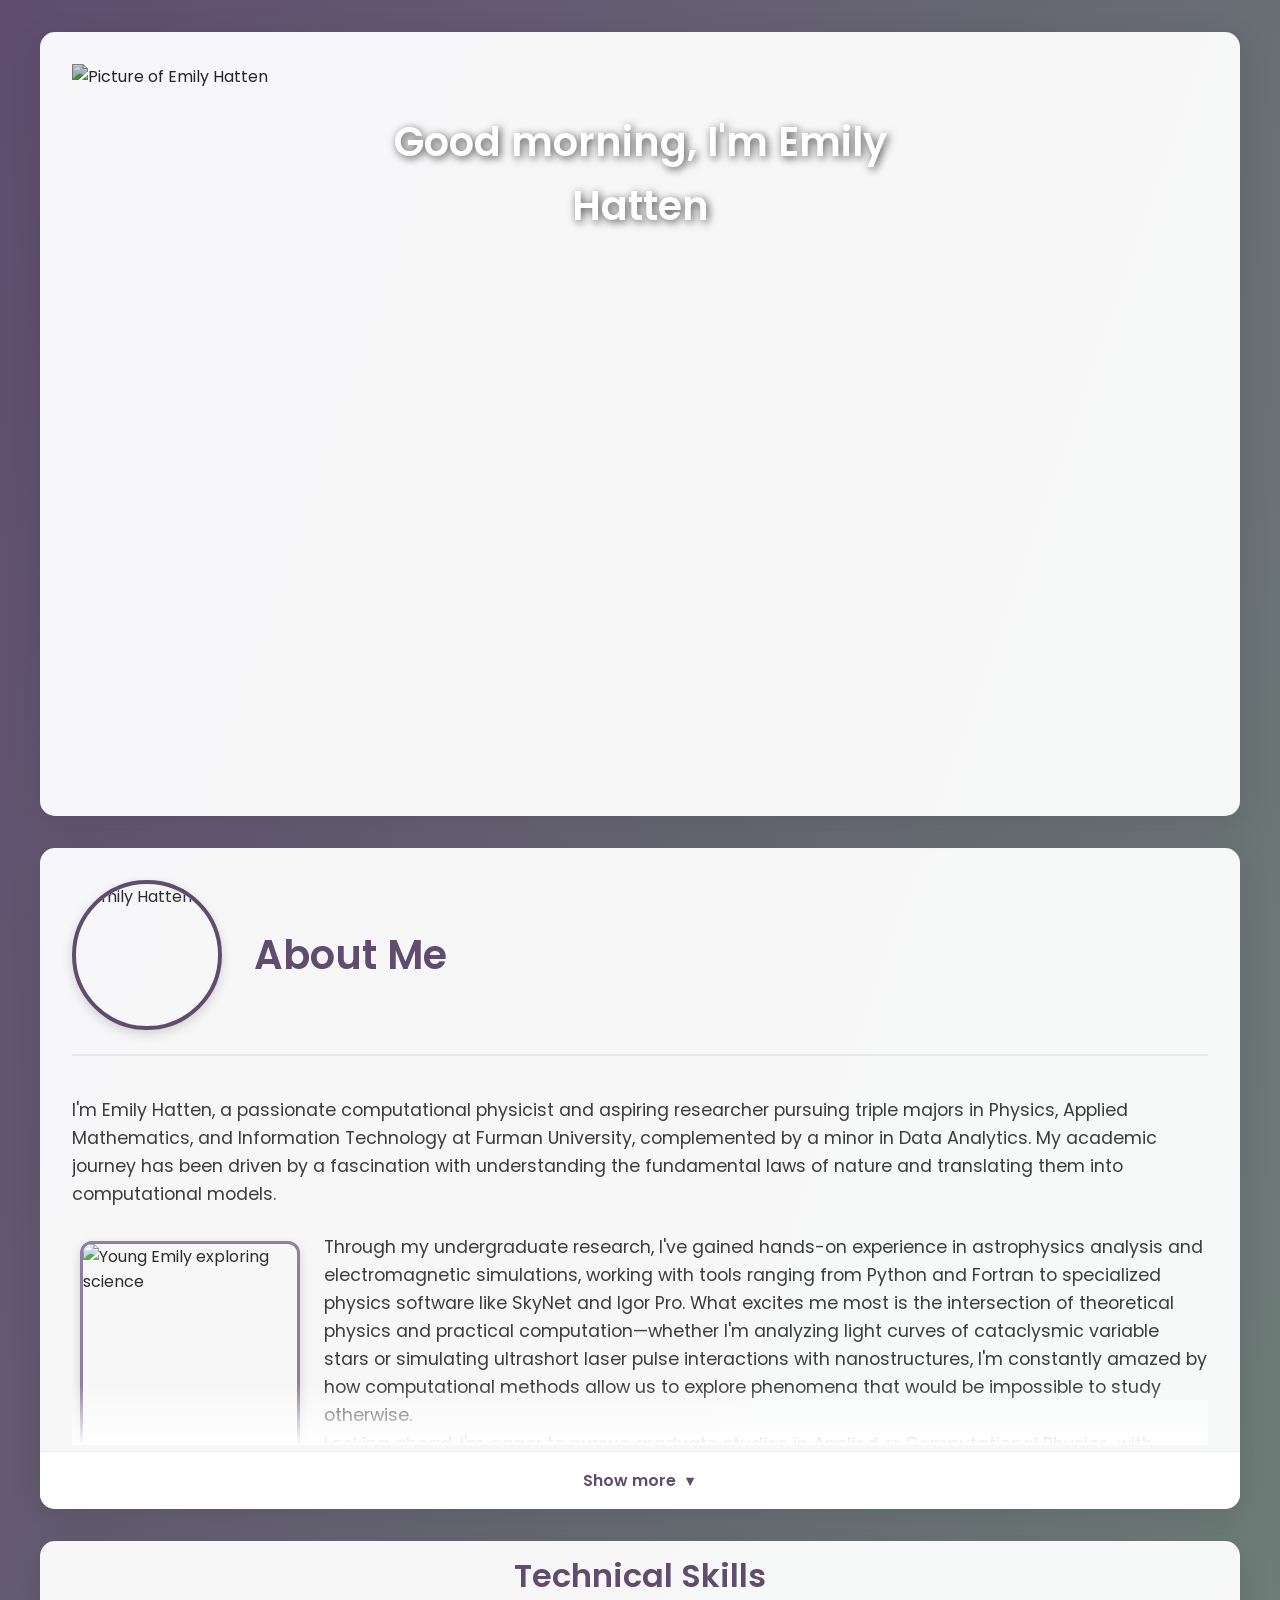
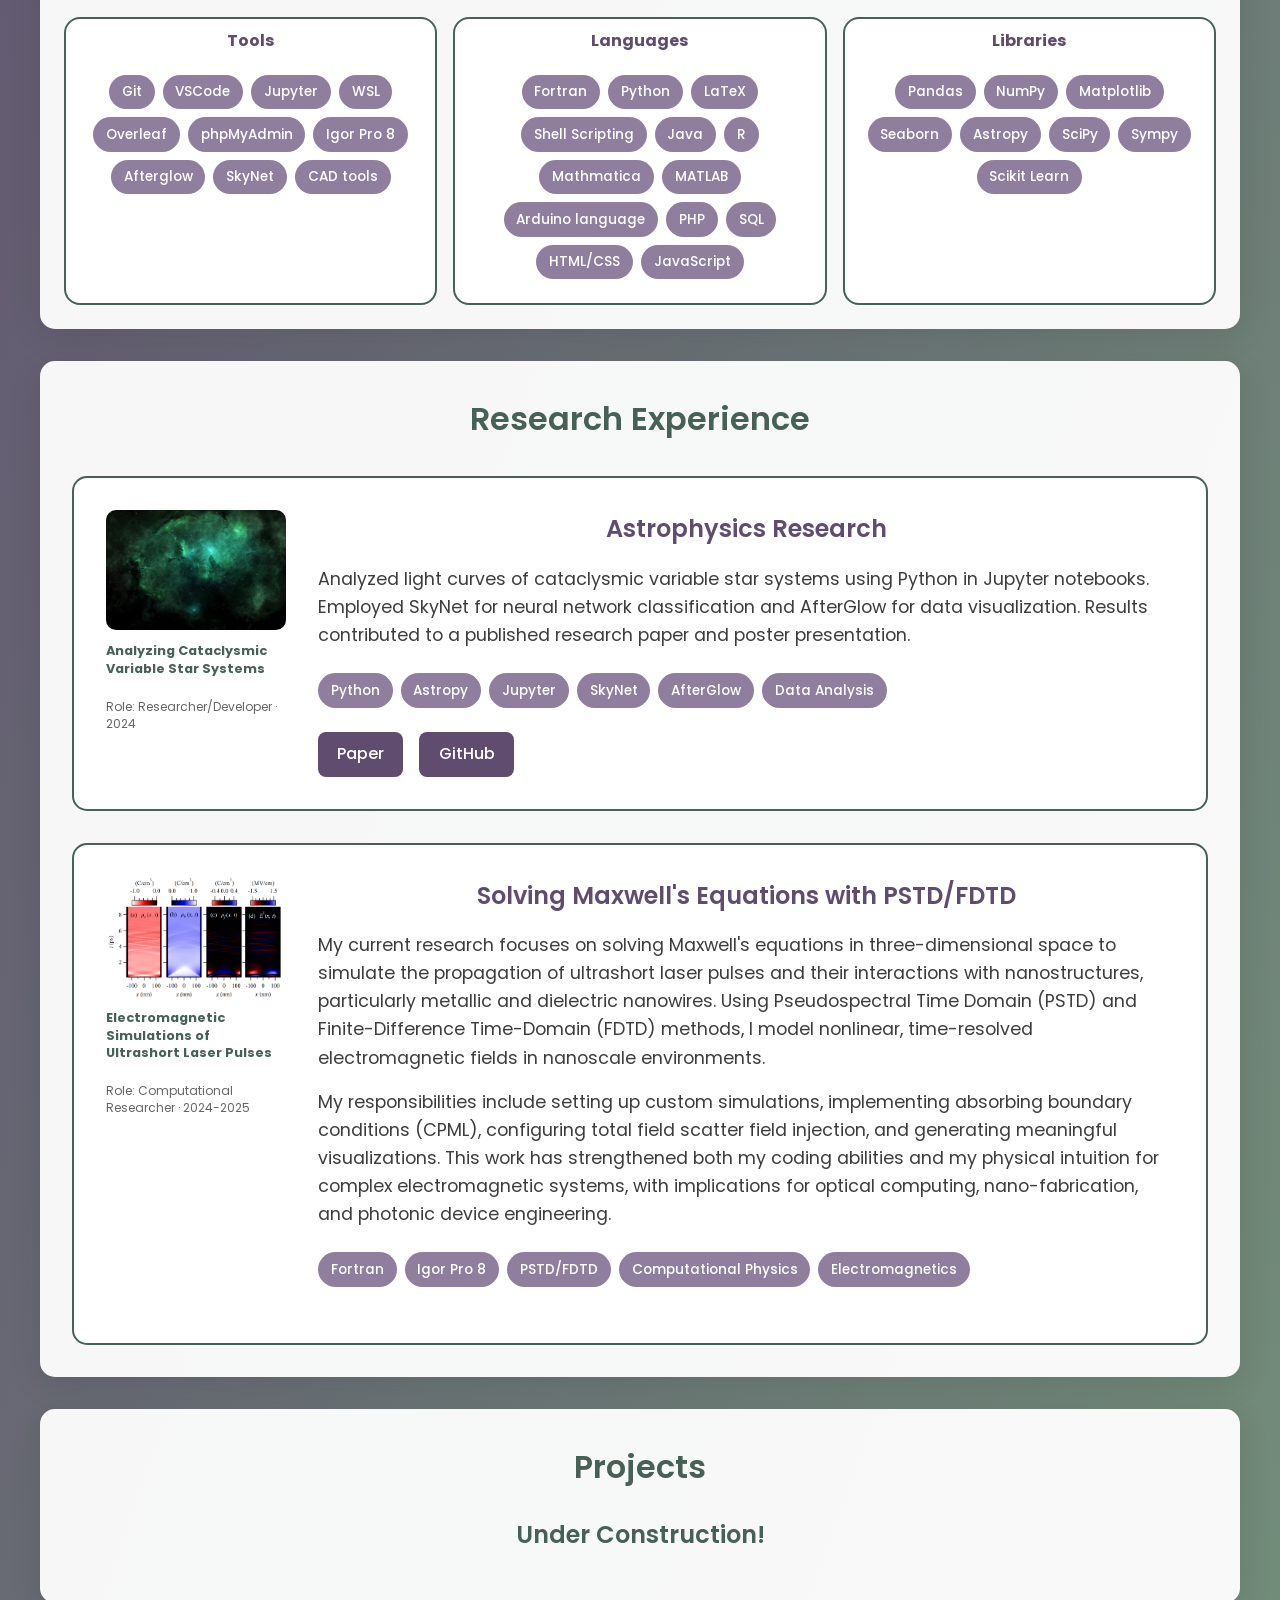
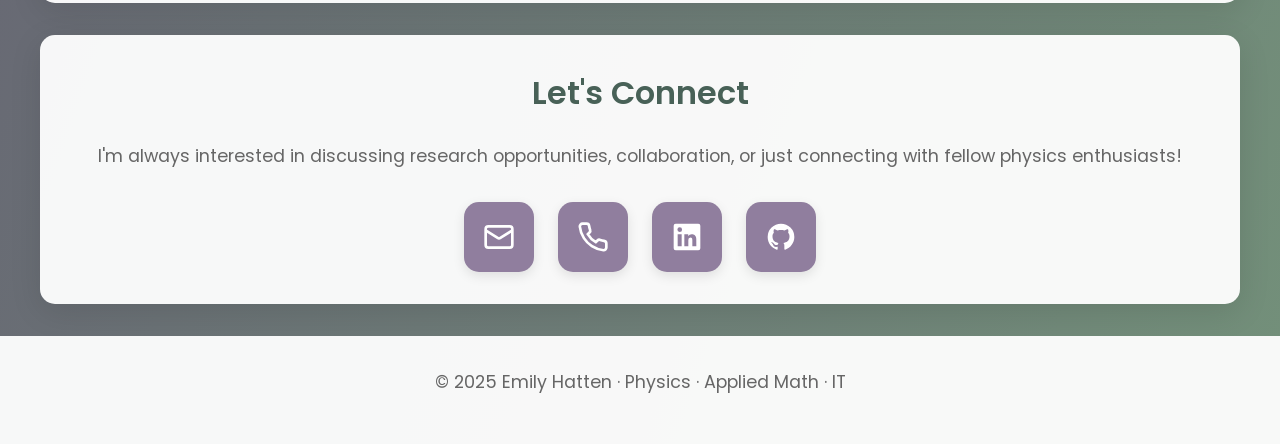
==== commit 5ecded75: "Little Detail Fixes" ====
--- a/index.html
+++ b/index.html
@@ -25,7 +25,7 @@
   <!-- About Section -->
   <div class="collapsible" data-collapsible>
     <div class="about-header">
-      <img src="images/angled.jpg" alt="Emily Hatten" class="about-photo"/>
+      <img src="images/IMG_2642.JPG" alt="Emily Hatten" class="about-photo"/>
       <h2>About Me</h2>
     </div>
     <div class="content"> 
@@ -34,15 +34,16 @@
       </p>
       
       <div class="personal-photo-container">
-        <img src="images/cool.jpg" alt="Young Emily exploring science" class="personal-photo personal-photo-left"/>
+        <img src="images/IMG_1152.JPG" alt="Young Emily exploring science" class="personal-photo personal-photo-left"/>
         <p>
           Through my undergraduate research, I've gained hands-on experience in astrophysics analysis and electromagnetic simulations, working with tools ranging from Python and Fortran to specialized physics software like SkyNet and Igor Pro. What excites me most is the intersection of theoretical physics and practical computation—whether I'm analyzing light curves of cataclysmic variable stars or simulating ultrashort laser pulse interactions with nanostructures, I'm constantly amazed by how computational methods allow us to explore phenomena that would be impossible to study otherwise.
         </p>
+        <p>
+        Looking ahead, I'm eager to pursue graduate studies in Applied or Computational Physics, with particular interest in photonics, nanotechnology, and quantum computing. My goal is to contribute to cutting-edge research in these fields and eventually work in R&D within the tech industry, bridging the gap between fundamental physics and real-world applications.
+      </p>
       </div>
       
-      <p>
-        Looking ahead, I'm eager to pursue graduate studies in Applied or Computational Physics, with particular interest in photonics, nanotechnology, and quantum computing. My goal is to contribute to cutting-edge research in these fields and eventually work in R&D within the tech industry, bridging the gap between fundamental physics and real-world applications.
-      </p>
+      
       
       <div class="personal-photo-container">
         <img src="images/angled.jpg" alt="Emily with family" class="personal-photo personal-photo-right"/>
@@ -50,6 +51,9 @@
           Beyond my academic pursuits, I'm a problem-solver who thrives on complex challenges. I believe that the most exciting discoveries happen at the boundaries of different disciplines, which is why I've chosen to study across physics, mathematics, and computing. This interdisciplinary approach has taught me to think creatively and approach problems from multiple angles. My family has always encouraged my curiosity and supported my passion for understanding how the world works, from my earliest questions about stars to my current research in computational physics.
         </p>
       </div>
+      <p>
+          More to Come!
+      </p>
     </div>
     <button class="toggler" type="button" aria-expanded="false">Show more</button>
   </div>
@@ -150,9 +154,8 @@
           </ul>
 
           <div class="resource-links">
-            <a class="btn-link" href="#" target="_blank" rel="noopener">GitHub</a>
-            <a class="btn-link" href="#" target="_blank" rel="noopener">Poster</a>
-            <a class="btn-link" href="#" target="_blank" rel="noopener">Paper</a>
+            <a class="btn-link" href="#" target="_blank" rel="https://arxiv.org/abs/2501.12334">Paper</a>
+            <a class="btn-link" href="#" target="_blank" rel="https://github.com/EmilyHattenn/CV-Analyzer">GitHub</a>
           </div>
         </div>
       </article>
@@ -184,10 +187,10 @@
             <li><span class="badge">Electromagnetics</span></li>
           </ul>
           
-          <div class="resource-links">
+          <!-- <div class="resource-links">
             <a class="btn-link" href="#" target="_blank" rel="noopener">GitHub</a>
             <a class="btn-link" href="#" target="_blank" rel="noopener">Documentation</a>
-          </div>
+          </div> -->
         </div>
       </article>
 
@@ -224,14 +227,14 @@
       </a>
 
       <!-- LinkedIn -->
-      <a class="contact-card" href="https://www.linkedin.com/in/emily-hatten" target="_blank" rel="noopener" aria-label="LinkedIn" title="LinkedIn">
+      <a class="contact-card" href="https://www.linkedin.com/authwall?trkInfo=AQGw8F8OvRFEMQAAAZrRfSkAOf6oazbB8kiMMNthiBL5CpoSXpOxPzLlYEgFkXLVlLIhuG39IgDsqHHL8DJaQ19UqT3L1En7F74UtRBVV0hHCMpiKhJDcunmvNvCq38EYe48u7U=&original_referer=https://www.overleaf.com/&sessionRedirect=https%3A%2F%2Fwww.linkedin.com%2Fin%2Femily-hatten-31695928a%2F" target="_blank" rel="noopener" aria-label="LinkedIn" title="LinkedIn">
         <svg xmlns="http://www.w3.org/2000/svg" width="24" height="24" viewBox="0 0 24 24" fill="currentColor">
           <path d="M20.5 2h-17A1.5 1.5 0 002 3.5v17A1.5 1.5 0 003.5 22h17a1.5 1.5 0 001.5-1.5v-17A1.5 1.5 0 0020.5 2zM8 19H5v-9h3zM6.5 8.25A1.75 1.75 0 118.3 6.5a1.78 1.78 0 01-1.8 1.75zM19 19h-3v-4.74c0-1.42-.6-1.93-1.38-1.93A1.74 1.74 0 0013 14.19a.66.66 0 000 .14V19h-3v-9h2.9v1.3a3.11 3.11 0 012.7-1.4c1.55 0 3.36.86 3.36 3.66z"/>
         </svg>
       </a>
 
       <!-- GitHub -->
-      <a class="contact-card" href="https://github.com/emilyhatten" target="_blank" rel="noopener" aria-label="GitHub" title="GitHub">
+      <a class="contact-card" href="https://github.com/emilyhattenn" target="_blank" rel="noopener" aria-label="GitHub" title="GitHub">
         <svg xmlns="http://www.w3.org/2000/svg" width="24" height="24" viewBox="0 0 24 24" fill="currentColor">
           <path d="M12 2A10 10 0 002 12c0 4.42 2.87 8.17 6.84 9.5.5.08.66-.23.66-.5v-1.69c-2.77.6-3.36-1.34-3.36-1.34-.46-1.16-1.11-1.47-1.11-1.47-.91-.62.07-.6.07-.6 1 .07 1.53 1.03 1.53 1.03.87 1.52 2.34 1.07 2.91.83.09-.65.35-1.09.63-1.34-2.22-.25-4.55-1.11-4.55-4.92 0-1.11.38-2 1.03-2.71-.1-.25-.45-1.29.1-2.64 0 0 .84-.27 2.75 1.02.79-.22 1.65-.33 2.5-.33.85 0 1.71.11 2.5.33 1.91-1.29 2.75-1.02 2.75-1.02.55 1.35.2 2.39.1 2.64.65.71 1.03 1.6 1.03 2.71 0 3.82-2.34 4.66-4.57 4.91.36.31.69.92.69 1.85V21c0 .27.16.59.67.5C19.14 20.16 22 16.42 22 12A10 10 0 0012 2z"/>
         </svg>
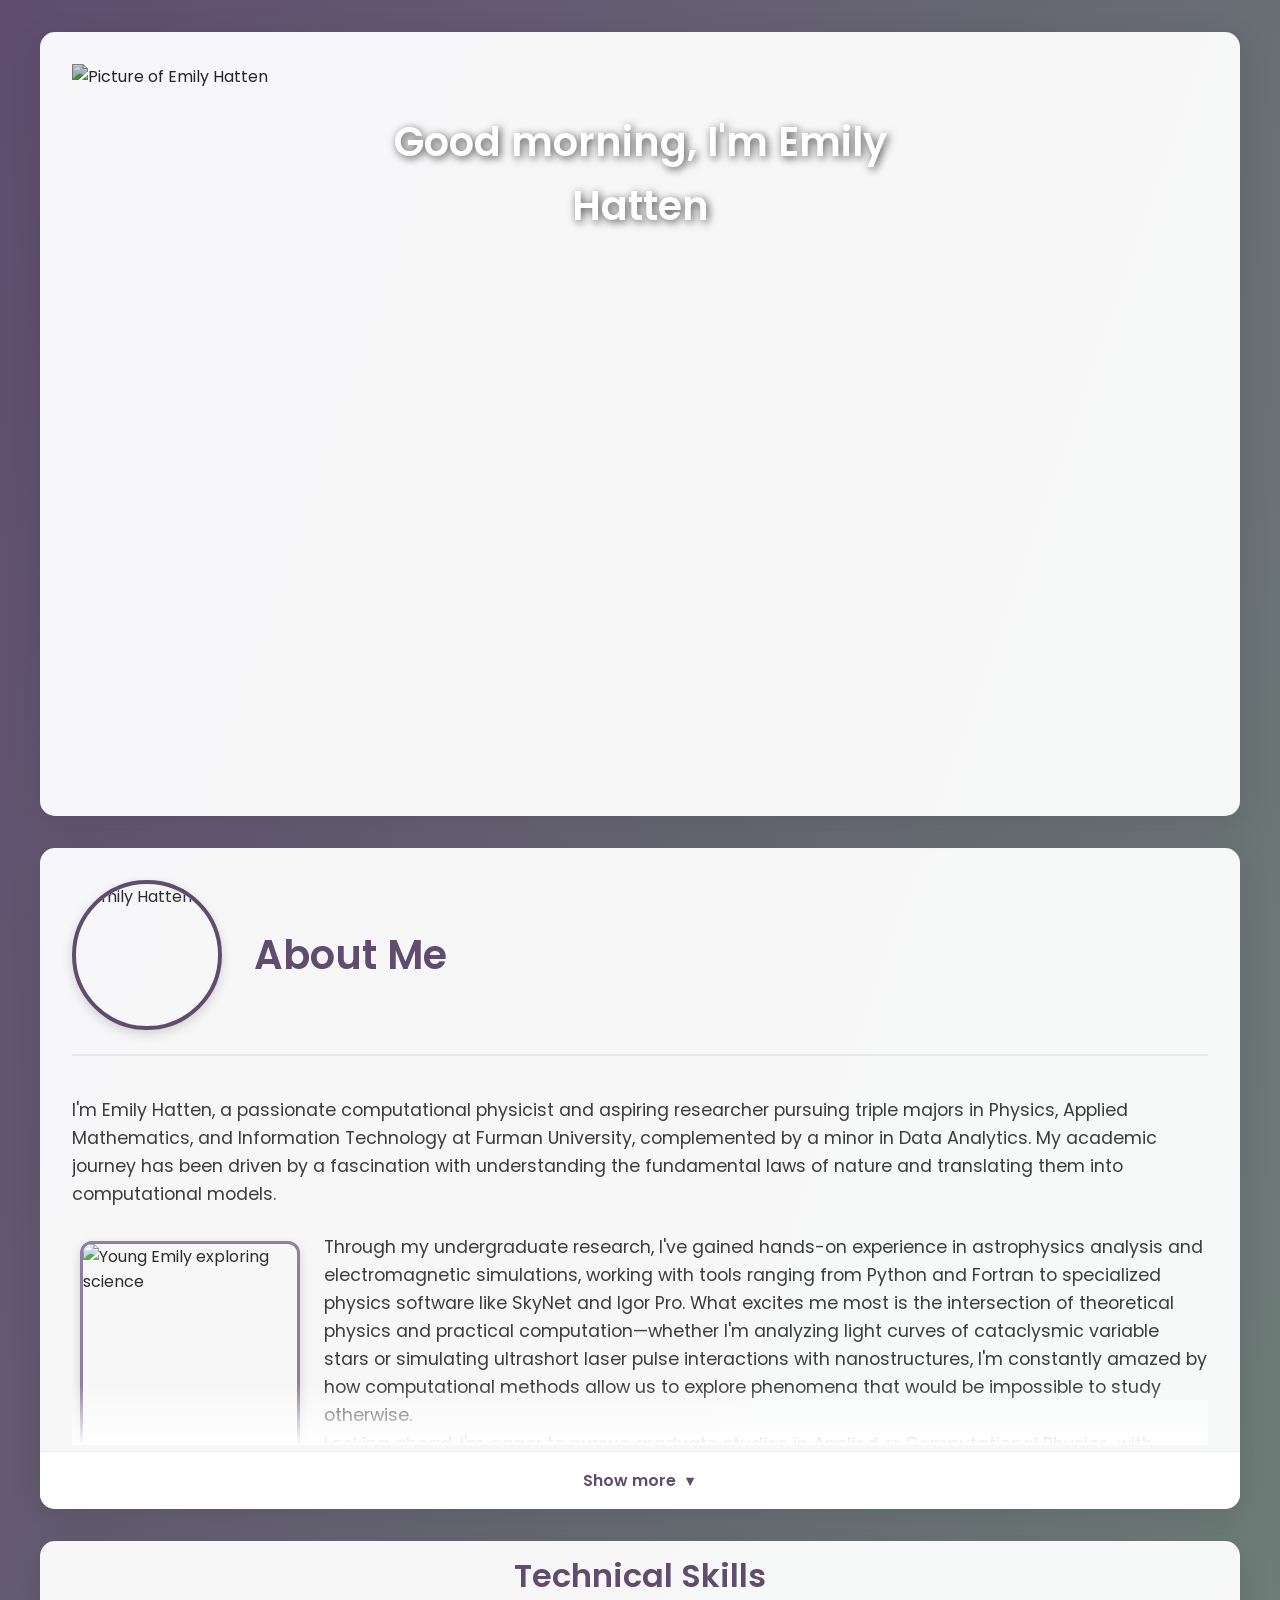
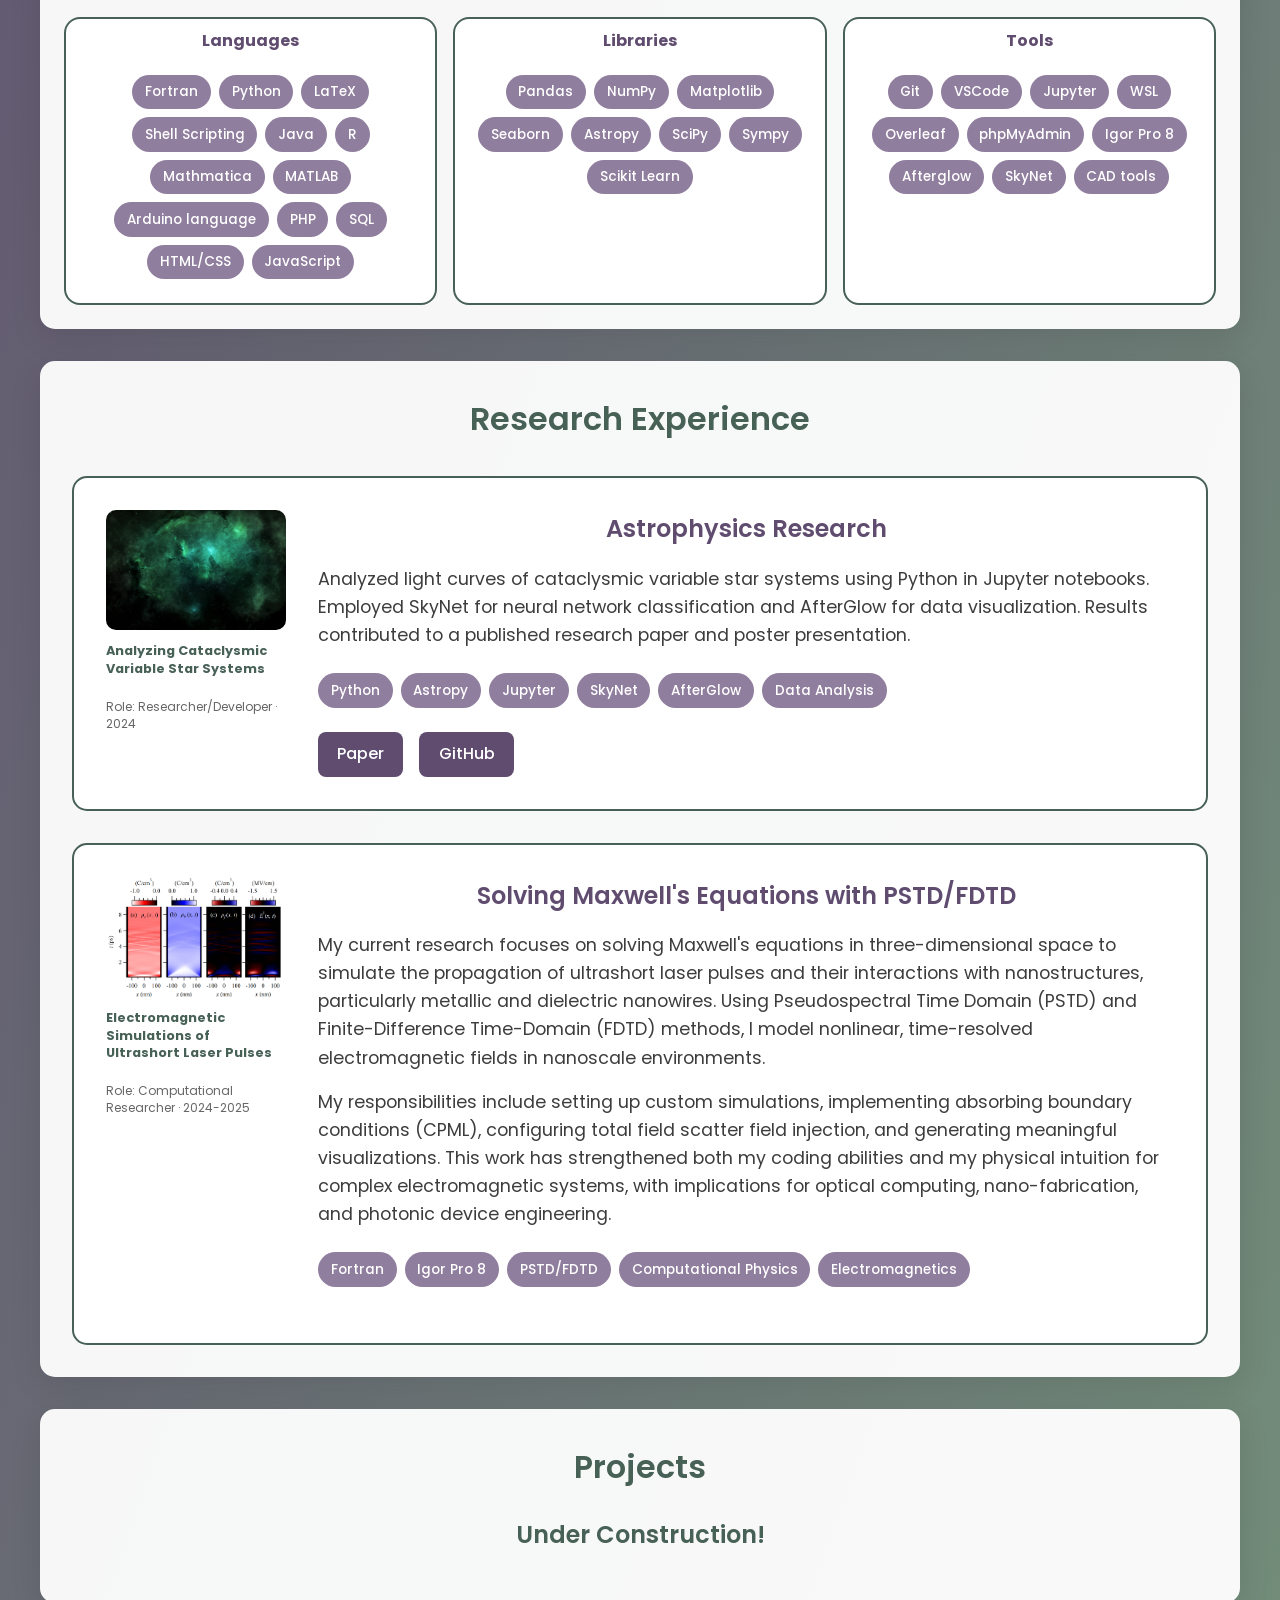
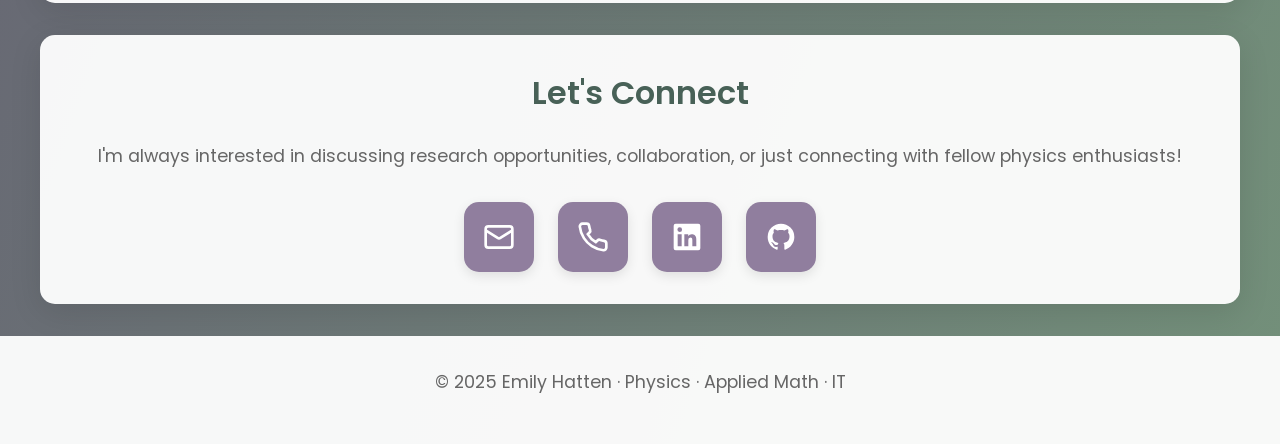
==== commit 4636d4b4: "Little Detail Fixes" ====
--- a/index.html
+++ b/index.html
@@ -17,7 +17,7 @@
     <div class="welcome-content">
       <p class="welcome-text">
         I am a senior studying at Furman University in South Carolina. I am a Physics, Applied Math, and IT Triple Major with a Data Analytics Minor and have been part of two undergraduate research projects both involving Computational Physics.
-        I am currently seeking a master's program in Applied Physics or Computational Physics for Fall 2026, around the areas of Photonics, Nanotechnology, or Quantum Computing. I hope to take this additionally learned knowledge and pursue a PhD and eventually a career in research and development in the tech industry.
+        I am currently seeking a master's program in Applied Physics or Computational Physics for Fall 2026, around the areas of Quantum Electrodynamics, Photonics, or Quantum Computing. I hope to take this additionally learned knowledge and pursue a PhD and eventually a career in research and development in the tech industry.
       </p>
     </div>
   </section>
@@ -39,7 +39,7 @@
           Through my undergraduate research, I've gained hands-on experience in astrophysics analysis and electromagnetic simulations, working with tools ranging from Python and Fortran to specialized physics software like SkyNet and Igor Pro. What excites me most is the intersection of theoretical physics and practical computation—whether I'm analyzing light curves of cataclysmic variable stars or simulating ultrashort laser pulse interactions with nanostructures, I'm constantly amazed by how computational methods allow us to explore phenomena that would be impossible to study otherwise.
         </p>
         <p>
-        Looking ahead, I'm eager to pursue graduate studies in Applied or Computational Physics, with particular interest in photonics, nanotechnology, and quantum computing. My goal is to contribute to cutting-edge research in these fields and eventually work in R&D within the tech industry, bridging the gap between fundamental physics and real-world applications.
+        Looking ahead, I'm eager to pursue graduate studies in Applied or Computational Physics, with particular interest in photonics, QED, and quantum computing. My goal is to contribute to cutting-edge research in these fields and eventually work in R&D within the tech industry, bridging the gap between fundamental physics and real-world applications.
       </p>
       </div>
       
@@ -63,26 +63,9 @@
   <section id="skills">
     <h2>Technical Skills</h2>
 
-      <!-- Languages -->
+      
       <article class="skills-list">
-        <!-- Tools -->
-        <div class="skills-cover">
-          <h4>Tools</h3>
-          <div class="skills-tech">
-            <span class="badge">Git</span>
-          <span class="badge">VSCode</span>
-          <span class="badge">Jupyter</span>
-          <span class="badge">WSL</span>
-          <span class="badge">Overleaf</span>
-          <span class="badge">phpMyAdmin</span>
-          <span class="badge">Igor Pro 8</span>
-          <span class="badge">Afterglow</span>
-          <span class="badge">SkyNet</span>
-          <span class="badge">CAD tools</span>
-          </div>
-        </div>
-
-
+        <!-- Languages -->
         <div class="skills-cover">
           <h4>Languages</h3>
           <div class="skills-tech">
@@ -114,7 +97,23 @@
           <span class="badge">SciPy</span>
           <span class="badge">Sympy</span>
           <span class="badge">Scikit Learn</span>
-          
+          </div>
+        </div>
+
+        <!-- Tools -->
+        <div class="skills-cover">
+          <h4>Tools</h3>
+          <div class="skills-tech">
+            <span class="badge">Git</span>
+          <span class="badge">VSCode</span>
+          <span class="badge">Jupyter</span>
+          <span class="badge">WSL</span>
+          <span class="badge">Overleaf</span>
+          <span class="badge">phpMyAdmin</span>
+          <span class="badge">Igor Pro 8</span>
+          <span class="badge">Afterglow</span>
+          <span class="badge">SkyNet</span>
+          <span class="badge">CAD tools</span>
           </div>
         </div>
       </article>
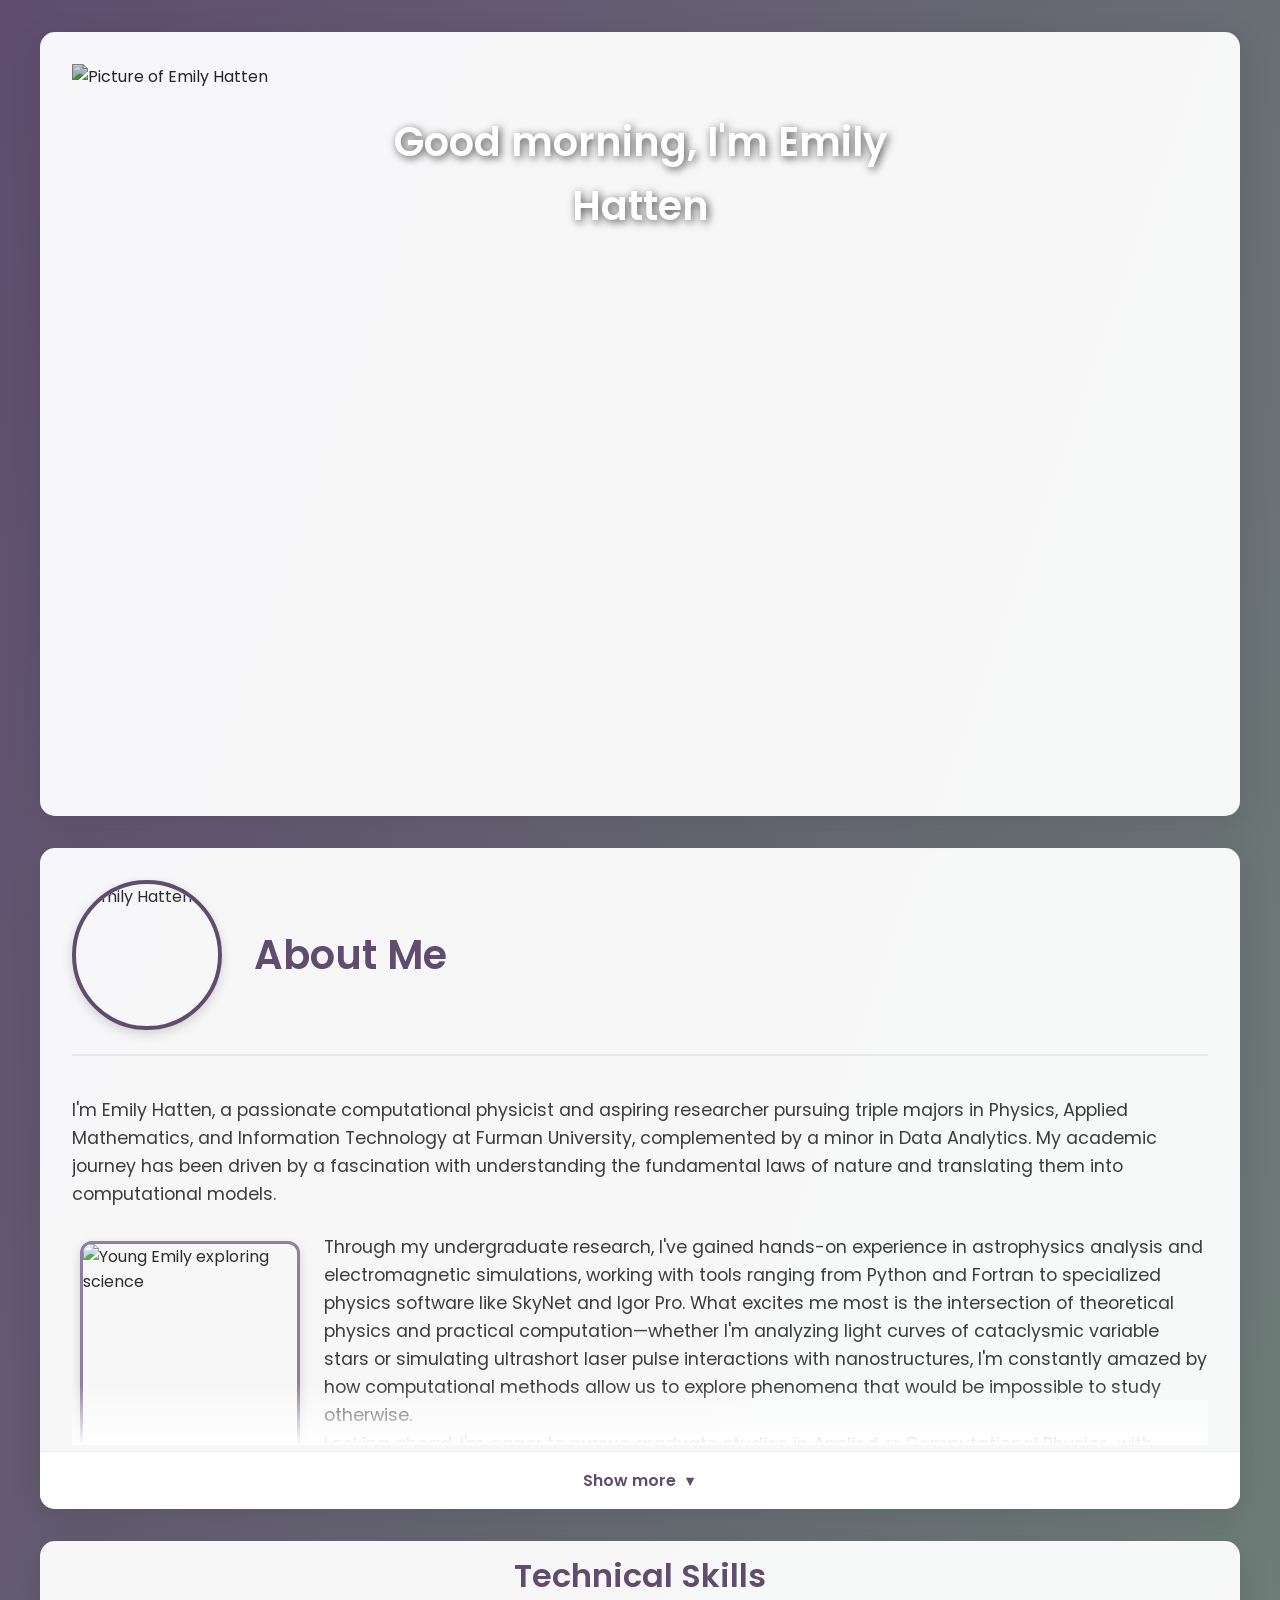
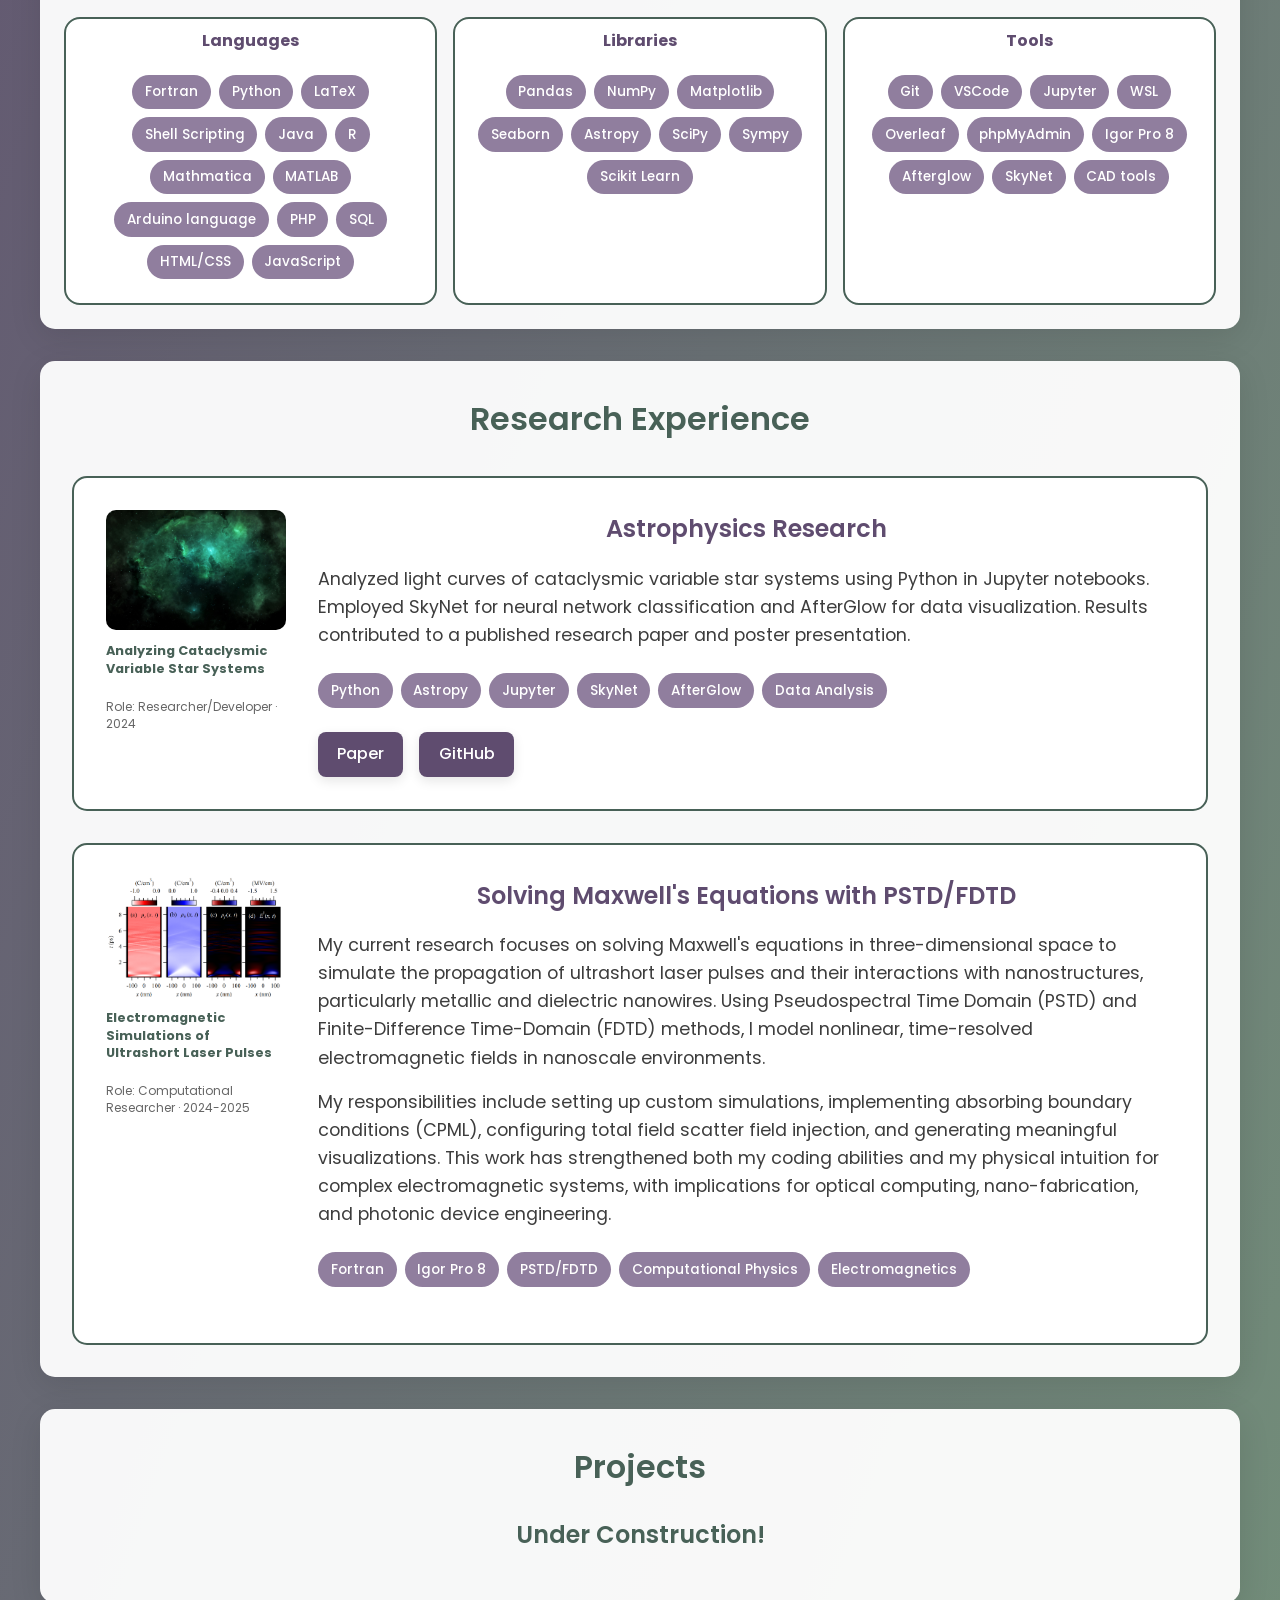
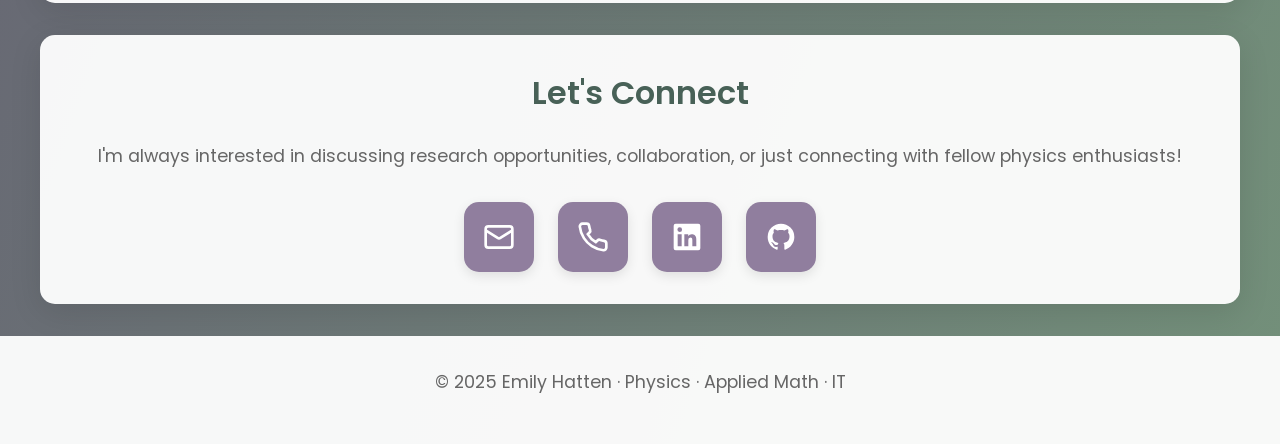
==== commit 70c5a810: "Fixing Issues" ====
--- a/index.html
+++ b/index.html
@@ -153,8 +153,8 @@
           </ul>
 
           <div class="resource-links">
-            <a class="btn-link" href="#" target="_blank" rel="https://arxiv.org/abs/2501.12334">Paper</a>
-            <a class="btn-link" href="#" target="_blank" rel="https://github.com/EmilyHattenn/CV-Analyzer">GitHub</a>
+            <a class="btn-link" href="https://arxiv.org/abs/2501.12334" target="_blank" rel='noopener'>Paper</a>
+            <a class="btn-link" href="https://github.com/EmilyHattenn/CV-Analyzer" target="_blank" rel='noopener'>GitHub</a>
           </div>
         </div>
       </article>
--- a/style.css
+++ b/style.css
@@ -517,12 +517,14 @@
   border-radius: 8px;
   font-weight: 500;
   transition: background 0.3s ease, transform 0.2s ease;
+  box-shadow: 0 4px 12px rgba(0, 0, 0, 0.1);
 }
 
 .btn-link:hover {
   background: #73907a;
   transform: translateY(-2px);
   color: white;
+  box-shadow: 0 8px 20px rgba(0, 0, 0, 0.2);
 }
 
 /* ==========================
